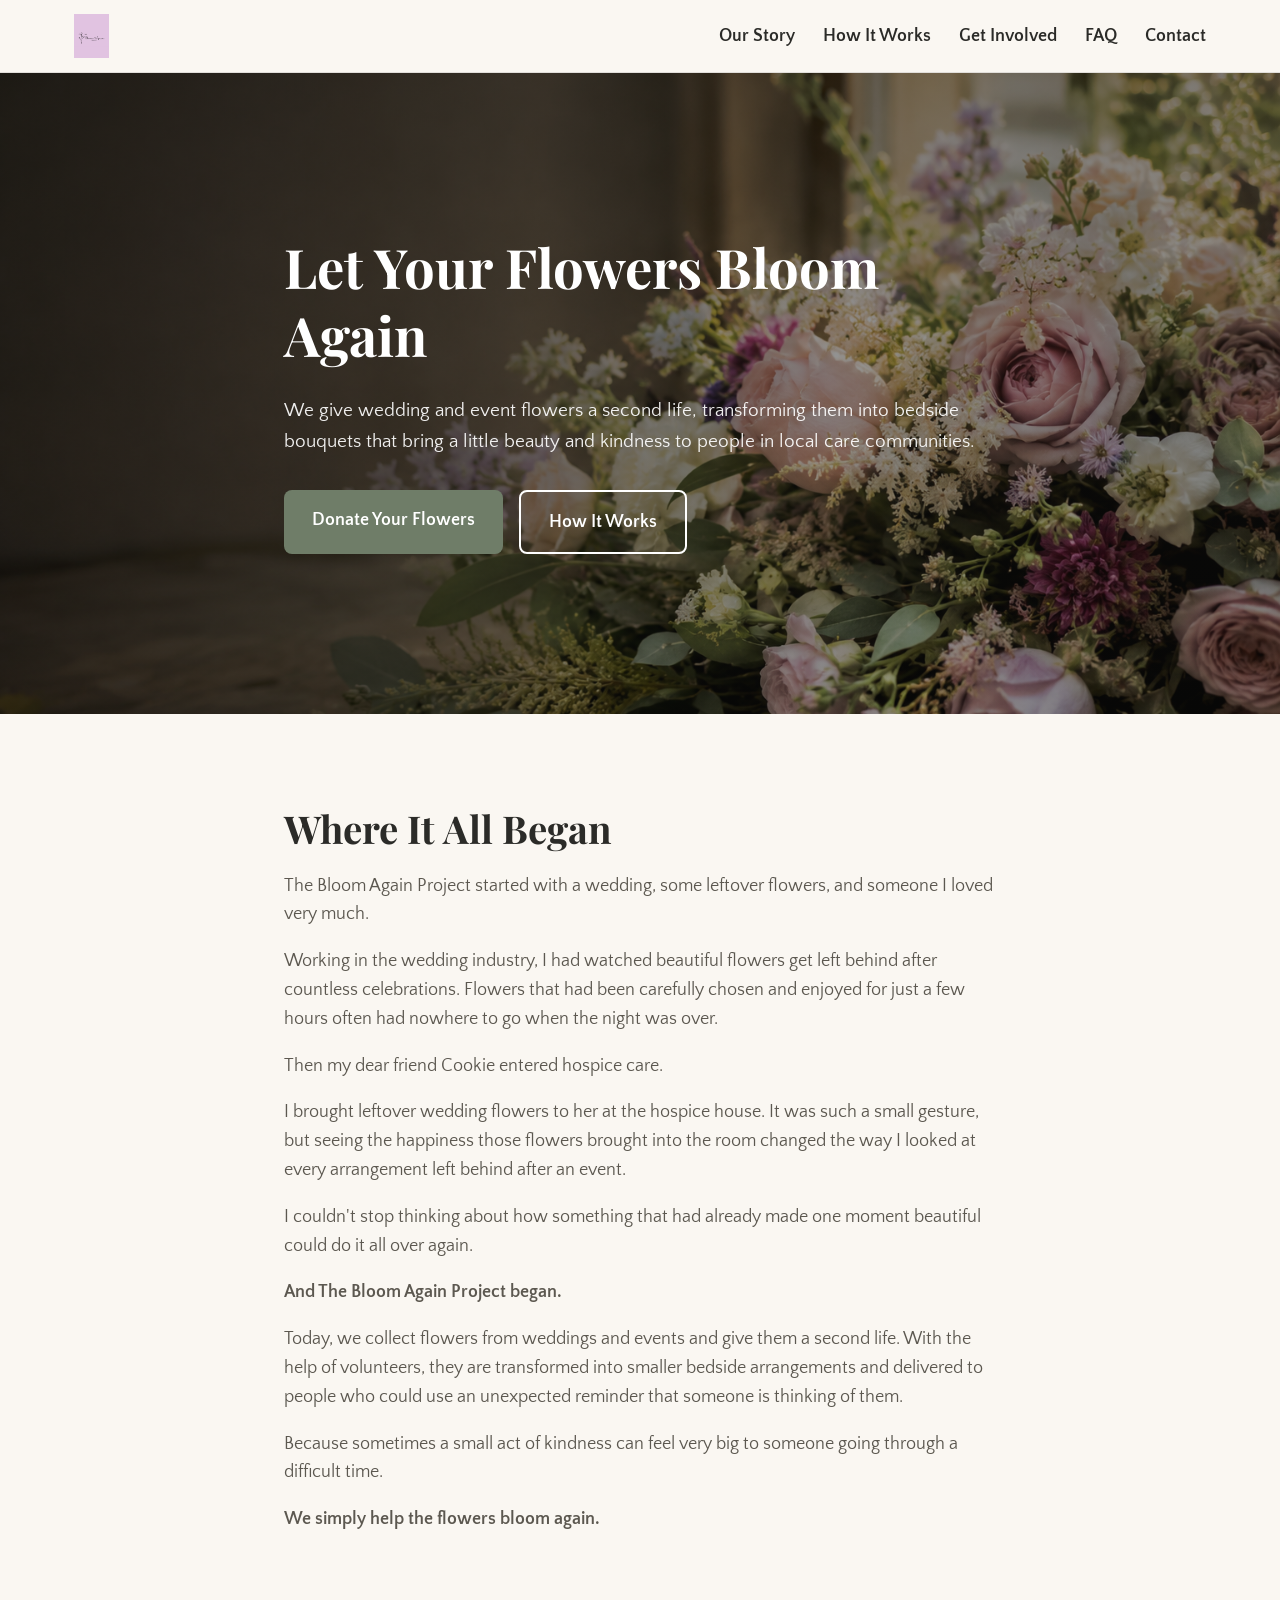
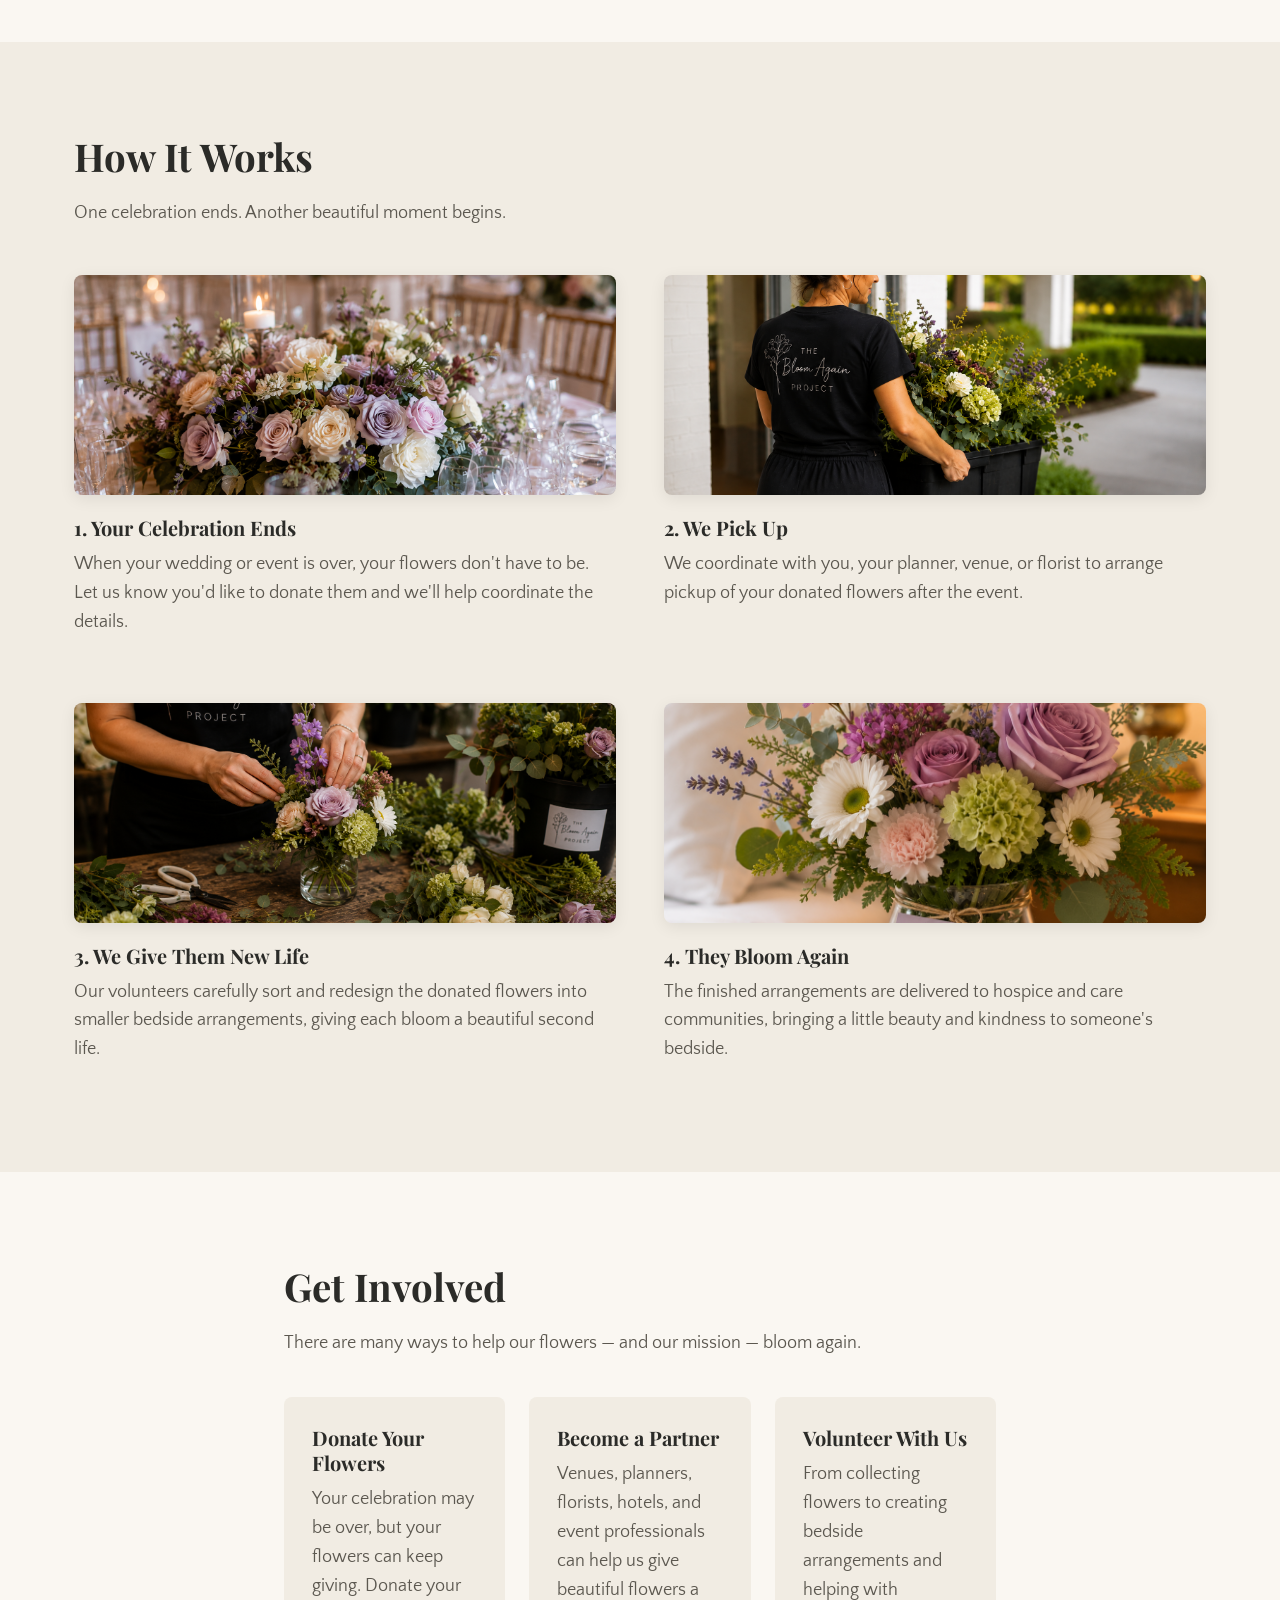
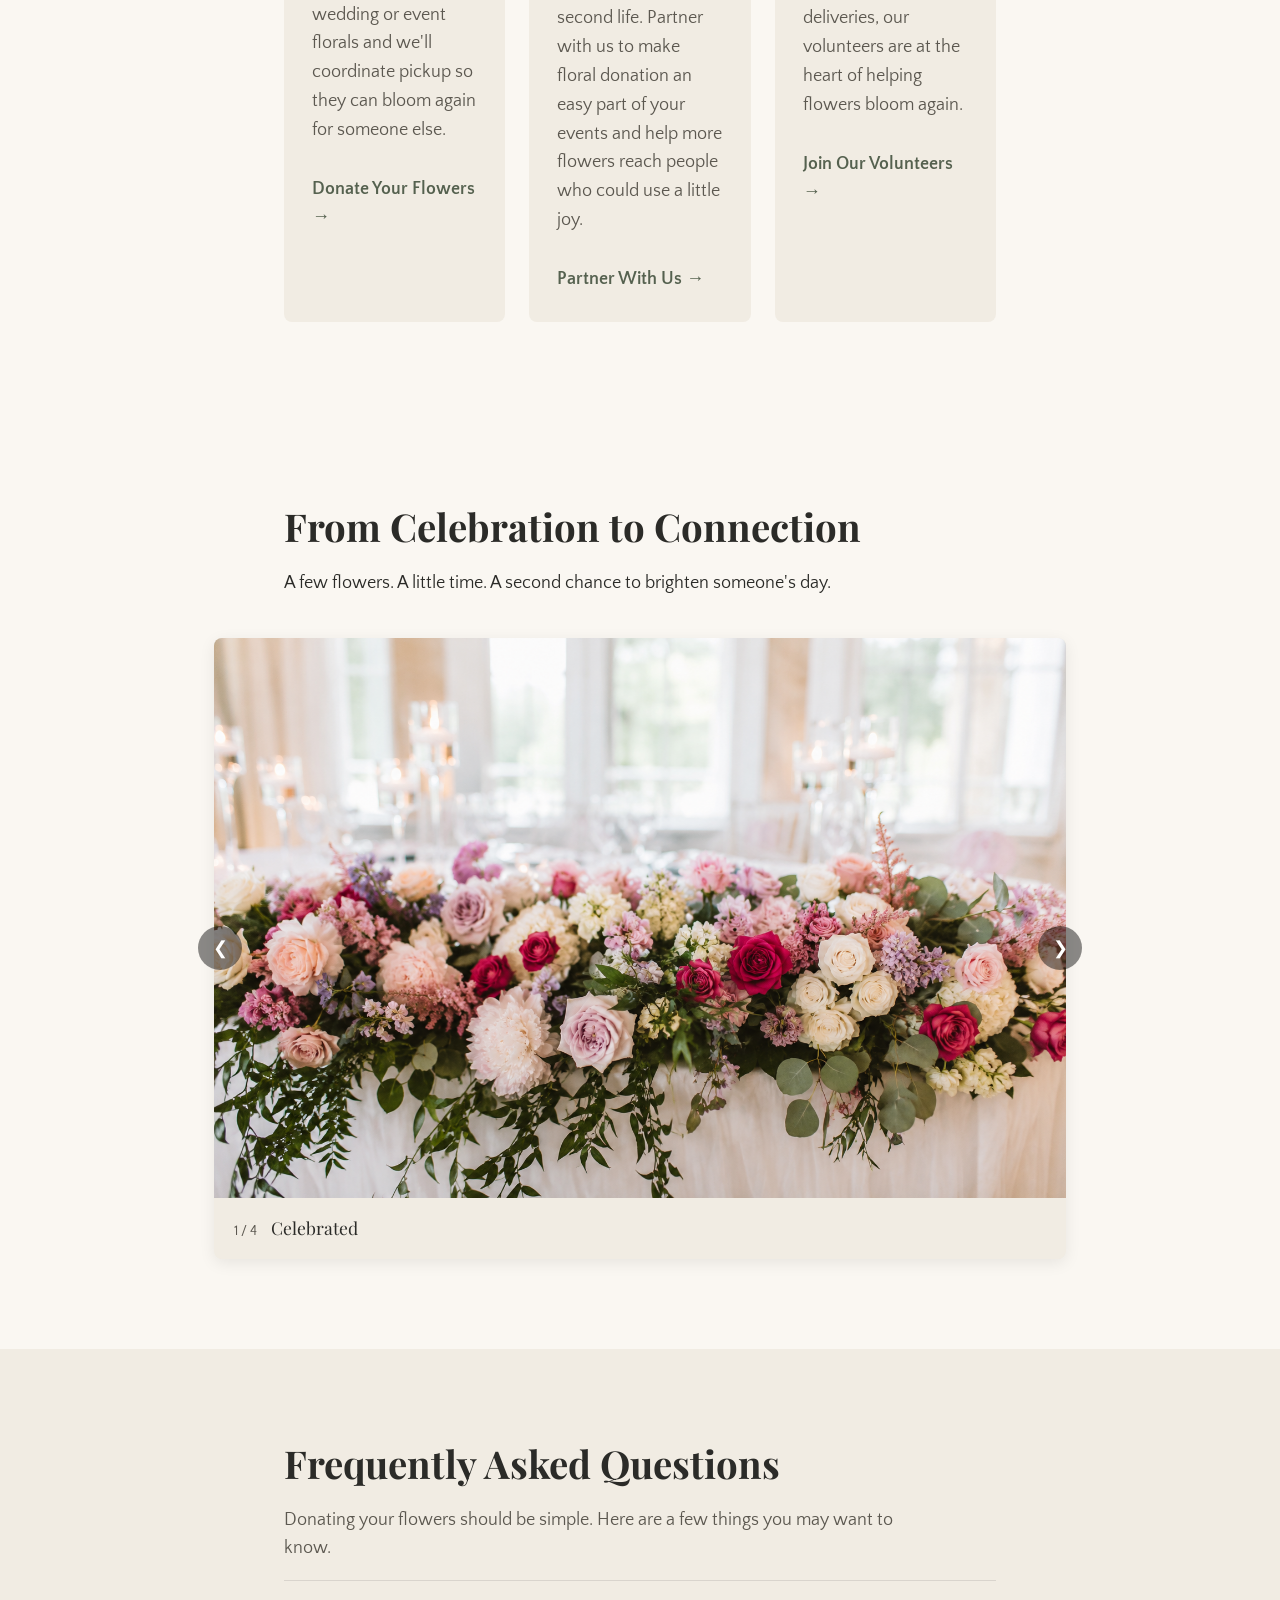
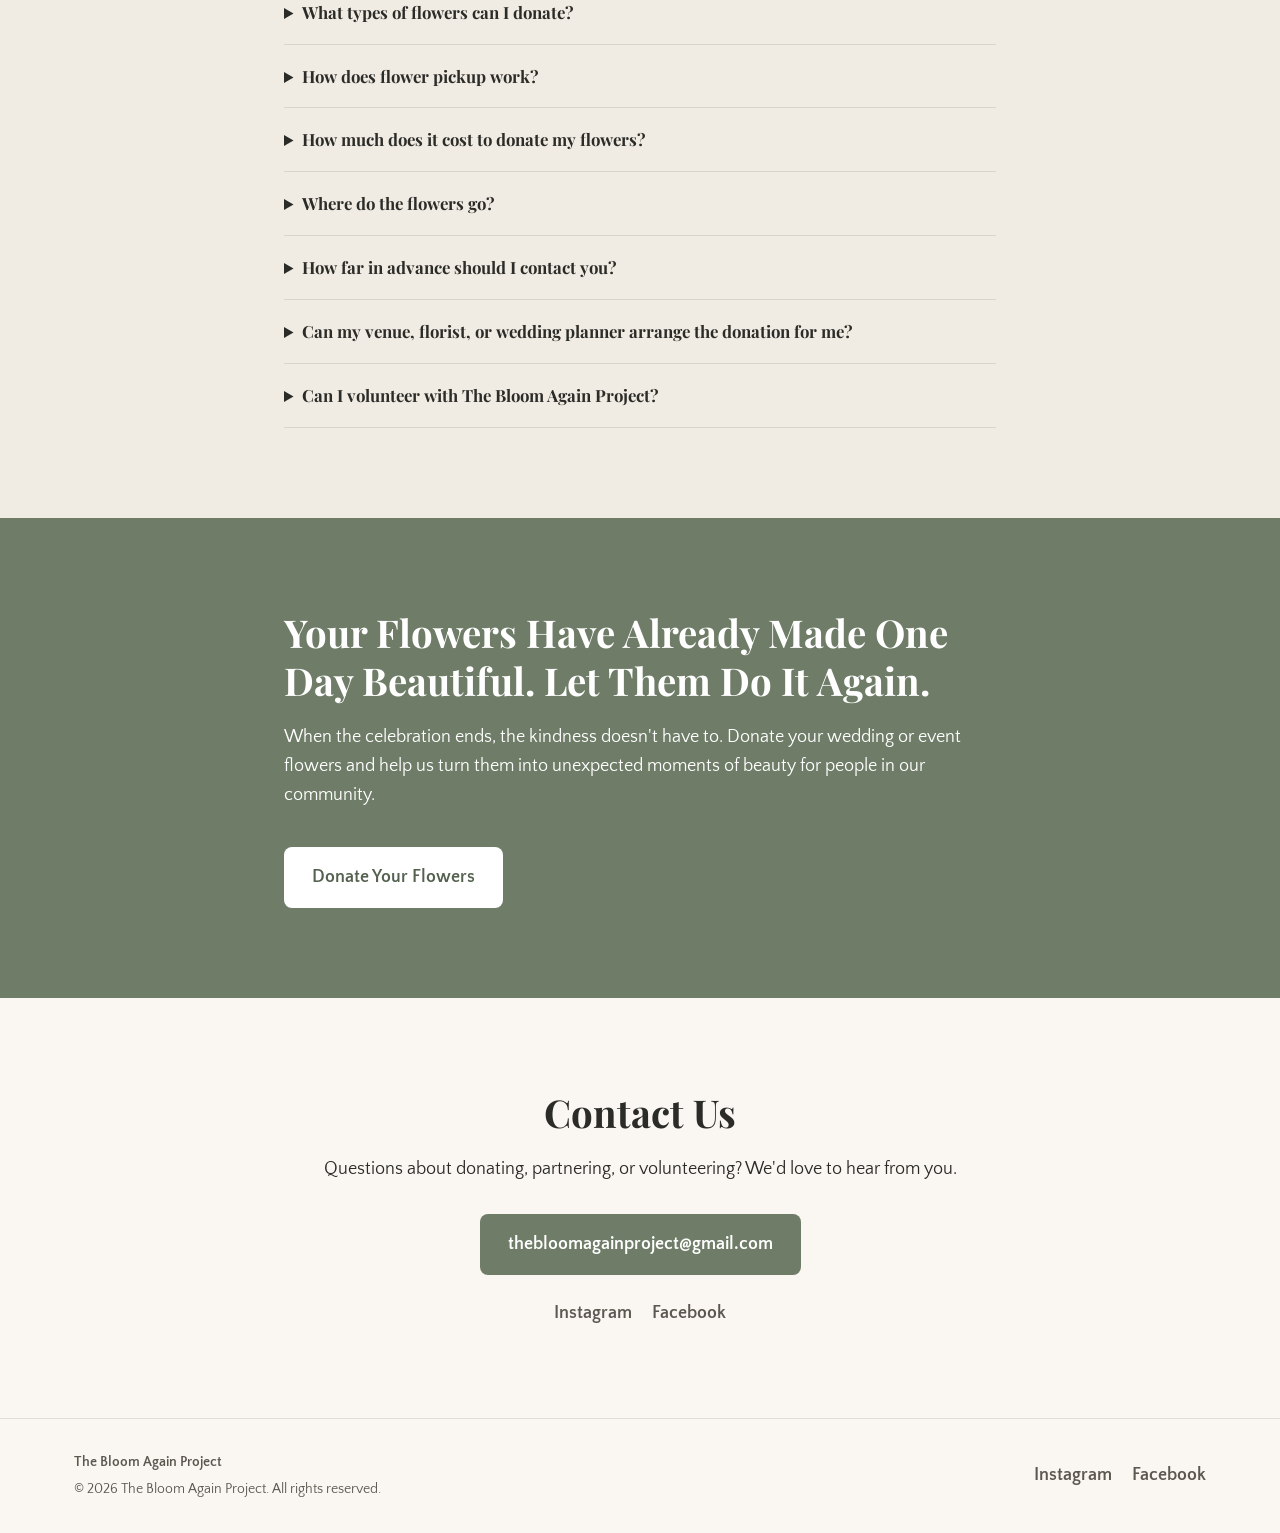
==== index.html @ 6665d237 "Initial commit: The Bloom Again Project static site Rebuilt from a no-code builder export as plain H" ====
<!DOCTYPE html>
<html lang="en">
<head>
  <meta charset="UTF-8">
  <meta name="viewport" content="width=device-width, initial-scale=1.0">
  <title>The Bloom Again Project | Wedding Flower Donation, Treasure Coast FL</title>
  <meta name="description" content="Donate leftover wedding and event flowers to The Bloom Again Project. We repurpose them into bedside bouquets for hospice, nursing homes, and care communities on Florida's Treasure Coast.">

  <meta property="og:type" content="website">
  <meta property="og:title" content="The Bloom Again Project | Wedding Flower Donation">
  <meta property="og:description" content="We give wedding and event flowers a second life, transforming them into bedside bouquets for people in local care communities.">
  <meta property="og:image" content="images/og-image.png">
  <meta name="twitter:card" content="summary_large_image">

  <link rel="icon" href="images/favicon.png">

  <link rel="preconnect" href="https://fonts.googleapis.com">
  <link rel="preconnect" href="https://fonts.gstatic.com" crossorigin>
  <link href="https://fonts.googleapis.com/css2?family=Playfair+Display:wght@400;700&family=Quattrocento+Sans:ital,wght@0,400;0,700;1,400;1,700&display=swap" rel="stylesheet">

  <link rel="stylesheet" href="css/styles.css">
</head>
<body>
  <a class="skip-link" href="#main">Skip to main content</a>

  <header class="site-header" id="top">
    <div class="header-inner container">
      <a class="logo" href="#top">
        <img src="images/logo.png" alt="The Bloom Again Project">
      </a>

      <nav class="main-nav" aria-label="Primary">
        <ul>
          <li><a href="#our-story">Our Story</a></li>
          <li><a href="#how-it-works">How It Works</a></li>
          <li><a href="#get-involved">Get Involved</a></li>
          <li><a href="#faq">FAQ</a></li>
          <li><a href="#contact">Contact</a></li>
        </ul>
      </nav>

      <button class="nav-toggle" type="button" aria-expanded="false" aria-controls="mobile-nav" aria-label="Open menu">
        <span></span><span></span><span></span>
      </button>
    </div>

    <nav id="mobile-nav" class="mobile-nav" aria-label="Mobile" hidden>
      <ul>
        <li><a href="#our-story">Our Story</a></li>
        <li><a href="#how-it-works">How It Works</a></li>
        <li><a href="#get-involved">Get Involved</a></li>
        <li><a href="#faq">FAQ</a></li>
        <li><a href="#contact">Contact</a></li>
      </ul>
    </nav>
  </header>

  <main id="main">
    <section class="hero" style="background-image:url('images/hero-bg.png')">
      <div class="hero-overlay"></div>
      <div class="hero-content container-small">
        <h1>Let Your Flowers Bloom Again</h1>
        <p class="lead">We give wedding and event flowers a second life, transforming them into bedside bouquets that bring a little beauty and kindness to people in local care communities.</p>
        <div class="cta-group">
          <a class="btn btn-primary" href="mailto:thebloomagainproject@gmail.com?subject=Flower%20Donation%20Inquiry">Donate Your Flowers</a>
          <a class="btn btn-secondary" href="#how-it-works">How It Works</a>
        </div>
      </div>
    </section>

    <section id="our-story" class="story">
      <div class="container-small">
        <h2>Where It All Began</h2>
        <p>The Bloom Again Project started with a wedding, some leftover flowers, and someone I loved very much.</p>
        <p>Working in the wedding industry, I had watched beautiful flowers get left behind after countless celebrations. Flowers that had been carefully chosen and enjoyed for just a few hours often had nowhere to go when the night was over.</p>
        <p>Then my dear friend Cookie entered hospice care.</p>
        <p>I brought leftover wedding flowers to her at the hospice house. It was such a small gesture, but seeing the happiness those flowers brought into the room changed the way I looked at every arrangement left behind after an event.</p>
        <p>I couldn't stop thinking about how something that had already made one moment beautiful could do it all over again.</p>
        <p><strong>And The Bloom Again Project began.</strong></p>
        <p>Today, we collect flowers from weddings and events and give them a second life. With the help of volunteers, they are transformed into smaller bedside arrangements and delivered to people who could use an unexpected reminder that someone is thinking of them.</p>
        <p>Because sometimes a small act of kindness can feel very big to someone going through a difficult time.</p>
        <p><strong>We simply help the flowers bloom again.</strong></p>
      </div>
    </section>

    <section id="how-it-works" class="steps">
      <div class="container">
        <h2>How It Works</h2>
        <p class="section-lead">One celebration ends. Another beautiful moment begins.</p>

        <ol class="steps-list">
          <li class="step">
            <img src="images/step-1-celebration-ends.png" alt="Wedding reception flowers ready to be donated to The Bloom Again Project">
            <h3>1. Your Celebration Ends</h3>
            <p>When your wedding or event is over, your flowers don't have to be. Let us know you'd like to donate them and we'll help coordinate the details.</p>
          </li>
          <li class="step">
            <img src="images/step-2-we-pick-up.png" alt="The Bloom Again Project volunteer collecting donated wedding flowers">
            <h3>2. We Pick Up</h3>
            <p>We coordinate with you, your planner, venue, or florist to arrange pickup of your donated flowers after the event.</p>
          </li>
          <li class="step">
            <img src="images/step-3-new-life.png" alt="Volunteer transforming donated event flowers into small bedside bouquets">
            <h3>3. We Give Them New Life</h3>
            <p>Our volunteers carefully sort and redesign the donated flowers into smaller bedside arrangements, giving each bloom a beautiful second life.</p>
          </li>
          <li class="step">
            <img src="images/step-4-bloom-again.png" alt="Repurposed floral arrangement ready for delivery to a care community">
            <h3>4. They Bloom Again</h3>
            <p>The finished arrangements are delivered to hospice and care communities, bringing a little beauty and kindness to someone's bedside.</p>
          </li>
        </ol>
      </div>
    </section>

    <section id="get-involved" class="involve">
      <div class="container-small">
        <h2>Get Involved</h2>
        <p class="section-lead">There are many ways to help our flowers — and our mission — bloom again.</p>

        <div class="involve-grid">
          <article class="involve-card">
            <h3>Donate Your Flowers</h3>
            <p>Your celebration may be over, but your flowers can keep giving. Donate your wedding or event florals and we'll coordinate pickup so they can bloom again for someone else.</p>
            <a class="link-arrow" href="mailto:thebloomagainproject@gmail.com?subject=Flower%20Donation%20Inquiry">Donate Your Flowers →</a>
          </article>
          <article class="involve-card">
            <h3>Become a Partner</h3>
            <p>Venues, planners, florists, hotels, and event professionals can help us give beautiful flowers a second life. Partner with us to make floral donation an easy part of your events and help more flowers reach people who could use a little joy.</p>
            <a class="link-arrow" href="mailto:thebloomagainproject@gmail.com?subject=Partnership%20Inquiry">Partner With Us →</a>
          </article>
          <article class="involve-card">
            <h3>Volunteer With Us</h3>
            <p>From collecting flowers to creating bedside arrangements and helping with deliveries, our volunteers are at the heart of helping flowers bloom again.</p>
            <a class="link-arrow" href="mailto:thebloomagainproject@gmail.com?subject=Volunteer%20Inquiry">Join Our Volunteers →</a>
          </article>
        </div>
      </div>
    </section>

    <section id="gallery" class="gallery" aria-label="From celebration to connection photo gallery">
      <div class="container-small gallery-intro">
        <h2>From Celebration to Connection</h2>
        <p>A few flowers. A little time. A second chance to brighten someone's day.</p>
      </div>

      <div class="slideshow" id="slideshow">
        <button class="slide-btn prev" type="button" aria-label="Previous photo">&#10094;</button>

        <div class="slide-track">
          <figure class="slide is-active" data-index="0">
            <img src="images/gallery-1-celebrated.png" alt="Wedding flowers before being donated to The Bloom Again Project">
            <figcaption><span class="slide-count">1 / 4</span> Celebrated</figcaption>
          </figure>
          <figure class="slide" data-index="1">
            <img src="images/gallery-2-collected.png" alt="Donated wedding flowers being collected for The Bloom Again Project">
            <figcaption><span class="slide-count">2 / 4</span> Collected</figcaption>
          </figure>
          <figure class="slide" data-index="2">
            <img src="images/gallery-3-reimagined.png" alt="Volunteer repurposing donated flowers into bedside arrangements">
            <figcaption><span class="slide-count">3 / 4</span> Reimagined</figcaption>
          </figure>
          <figure class="slide" data-index="3">
            <img src="images/gallery-4-blooming-again.png" alt="Finished bedside bouquets ready to be delivered to local care communities">
            <figcaption><span class="slide-count">4 / 4</span> Blooming Again</figcaption>
          </figure>
        </div>

        <button class="slide-btn next" type="button" aria-label="Next photo">&#10095;</button>
      </div>
    </section>

    <section id="faq" class="faq">
      <div class="container-small">
        <h2>Frequently Asked Questions</h2>
        <p class="section-lead">Donating your flowers should be simple. Here are a few things you may want to know.</p>

        <details class="question">
          <summary>What types of flowers can I donate?</summary>
          <p>We accept fresh flowers from weddings, celebrations, corporate events, hotels, venues, and other special events. Flowers should still be in good condition so our volunteers can give them a beautiful second life.</p>
        </details>
        <details class="question">
          <summary>How does flower pickup work?</summary>
          <p>Once we know about your event, we'll <strong>work to coordinate</strong> pickup details with you, your planner, venue, florist, or designated contact. Our goal is to make donating your flowers as easy and hassle-free as possible.</p>
        </details>
        <details class="question">
          <summary>How much does it cost to donate my flowers?</summary>
          <p>There is no cost to donate your flowers to The Bloom Again Project. We simply ask that you contact us in advance so we can work with you to coordinate the donation and pickup.</p>
        </details>
        <details class="question">
          <summary>Where do the flowers go?</summary>
          <p>Donated flowers are repurposed into smaller arrangements and delivered to people in hospice, nursing homes, and other care communities in our local area.</p>
        </details>
        <details class="question">
          <summary>How far in advance should I contact you?</summary>
          <p>The earlier, the better. Advance notice helps us coordinate volunteers, transportation, and delivery. If your event is coming up soon, you're still welcome to reach out and we'll do our best to accommodate your donation.</p>
        </details>
        <details class="question">
          <summary>Can my venue, florist, or wedding planner arrange the donation for me?</summary>
          <p>Absolutely. We love working directly with venues, planners, florists, hotels, and event professionals. They can contact us on your behalf and help coordinate the pickup details.</p>
        </details>
        <details class="question">
          <summary>Can I volunteer with The Bloom Again Project?</summary>
          <p>Yes. Volunteers are an important part of what we do. Opportunities may include collecting donated flowers, preparing arrangements, organizing supplies, and assisting with deliveries.</p>
        </details>
      </div>
    </section>

    <section class="final-cta">
      <div class="container-small">
        <h2>Your Flowers Have Already Made One Day Beautiful. Let Them Do It Again.</h2>
        <p>When the celebration ends, the kindness doesn't have to. Donate your wedding or event flowers and help us turn them into unexpected moments of beauty for people in our community.</p>
        <a class="btn btn-primary" href="mailto:thebloomagainproject@gmail.com?subject=Flower%20Donation%20Inquiry">Donate Your Flowers</a>
      </div>
    </section>

    <section id="contact" class="contact">
      <div class="container-small">
        <h2>Contact Us</h2>
        <p>Questions about donating, partnering, or volunteering? We'd love to hear from you.</p>
        <a class="btn btn-primary" href="mailto:thebloomagainproject@gmail.com">thebloomagainproject@gmail.com</a>
        <ul class="social-links">
          <li><a href="https://instagram.com/the_bloom_again_project" target="_blank" rel="noopener noreferrer">Instagram</a></li>
          <li><a href="https://facebook.com/TheBloomAgainProject" target="_blank" rel="noopener noreferrer">Facebook</a></li>
        </ul>
      </div>
    </section>
  </main>

  <footer class="site-footer">
    <div class="container footer-inner">
      <div class="footer-brand">
        <strong>The Bloom Again Project</strong>
        <span>© 2026 The Bloom Again Project. All rights reserved.</span>
      </div>
      <ul class="social-links">
        <li><a href="https://instagram.com/the_bloom_again_project" target="_blank" rel="noopener noreferrer">Instagram</a></li>
        <li><a href="https://facebook.com/TheBloomAgainProject" target="_blank" rel="noopener noreferrer">Facebook</a></li>
      </ul>
    </div>
  </footer>

  <script src="js/main.js" defer></script>
</body>
</html>
---- css/styles.css ----
/* -------------------------------------------------------
   The Bloom Again Project — base styles
   ------------------------------------------------------- */

:root {
  --font-heading: 'Playfair Display', Georgia, serif;
  --font-body: 'Quattrocento Sans', -apple-system, BlinkMacSystemFont, Helvetica Neue, sans-serif;

  --color-bg: #faf7f2;
  --color-bg-alt: #f1ece3;
  --color-text: #2b2b28;
  --color-text-muted: #5c5850;
  --color-accent: #6f7d68;
  --color-accent-dark: #55614f;
  --color-on-accent: #ffffff;
  --color-border: rgba(43, 43, 40, 0.12);

  --radius: 8px;
  --shadow: 0 4px 16px rgba(0, 0, 0, 0.08);
  --max-width: 1180px;
  --max-width-small: 760px;
}

*,
*::before,
*::after {
  box-sizing: border-box;
}

html {
  scroll-behavior: smooth;
}

body {
  margin: 0;
  font-family: var(--font-body);
  font-size: 18px;
  line-height: 1.6;
  color: var(--color-text);
  background: var(--color-bg);
}

img {
  max-width: 100%;
  display: block;
}

h1, h2, h3 {
  font-family: var(--font-heading);
  line-height: 1.25;
  margin: 0 0 0.5em;
  color: var(--color-text);
}

h1 { font-size: clamp(2.2rem, 5vw, 3.4rem); }
h2 { font-size: clamp(1.8rem, 3.5vw, 2.4rem); }
h3 { font-size: 1.25rem; }

p { margin: 0 0 1em; }

a {
  color: var(--color-accent-dark);
}

.skip-link {
  position: absolute;
  left: -9999px;
  top: 0;
  background: var(--color-accent-dark);
  color: #fff;
  padding: 12px 20px;
  z-index: 1000;
  border-radius: 0 0 var(--radius) 0;
}
.skip-link:focus {
  left: 0;
}

.container {
  max-width: var(--max-width);
  margin: 0 auto;
  padding: 0 24px;
}
.container-small {
  max-width: var(--max-width-small);
  margin: 0 auto;
  padding: 0 24px;
}

section {
  padding: 90px 0;
}
@media screen and (max-width: 780px) {
  section {
    padding: 60px 0;
  }
}

.section-lead {
  color: var(--color-text-muted);
  font-size: 1.1rem;
  max-width: 620px;
}

/* Buttons / links -------------------------------------------------- */

.btn {
  display: inline-block;
  font-family: var(--font-body);
  font-weight: 700;
  text-decoration: none;
  padding: 16px 28px;
  border-radius: var(--radius);
  cursor: pointer;
}
.btn-primary {
  background: var(--color-accent);
  color: var(--color-on-accent);
}
.btn-primary:hover {
  background: var(--color-accent-dark);
}
.btn-secondary {
  background: transparent;
  color: var(--color-on-accent);
  border: 2px solid var(--color-on-accent);
}
.btn-secondary:hover {
  background: rgba(255, 255, 255, 0.15);
}

.link-arrow {
  display: inline-block;
  margin-top: 12px;
  font-weight: 700;
  text-decoration: none;
  color: var(--color-accent-dark);
}
.link-arrow:hover {
  text-decoration: underline;
}

.cta-group {
  display: flex;
  gap: 16px;
  flex-wrap: wrap;
  margin-top: 32px;
}
@media screen and (max-width: 460px) {
  .cta-group .btn {
    width: 100%;
    text-align: center;
  }
}

/* Header ------------------------------------------------------------ */

.site-header {
  position: sticky;
  top: 0;
  z-index: 100;
  background: var(--color-bg);
  border-bottom: 1px solid var(--color-border);
}
.header-inner {
  display: flex;
  align-items: center;
  justify-content: space-between;
  min-height: 72px;
}
.logo img {
  max-height: 44px;
  width: auto;
}
.main-nav ul {
  list-style: none;
  display: flex;
  gap: 28px;
  margin: 0;
  padding: 0;
}
.main-nav a {
  text-decoration: none;
  color: var(--color-text);
  font-weight: 700;
}
.main-nav a:hover {
  color: var(--color-accent-dark);
}

.nav-toggle {
  display: none;
  flex-direction: column;
  justify-content: space-between;
  width: 26px;
  height: 18px;
  background: none;
  border: none;
  cursor: pointer;
  padding: 0;
}
.nav-toggle span {
  display: block;
  height: 2px;
  background: var(--color-text);
  border-radius: 2px;
}

.mobile-nav {
  border-top: 1px solid var(--color-border);
  background: var(--color-bg);
}
.mobile-nav ul {
  list-style: none;
  margin: 0;
  padding: 12px 24px 20px;
  display: flex;
  flex-direction: column;
  gap: 4px;
}
.mobile-nav a {
  display: block;
  padding: 10px 0;
  text-decoration: none;
  color: var(--color-text);
  font-weight: 700;
}

@media screen and (max-width: 780px) {
  .main-nav { display: none; }
  .nav-toggle { display: flex; }
}
@media screen and (min-width: 781px) {
  .mobile-nav { display: none !important; }
}

/* Hero ---------------------------------------------------------------- */

.hero {
  position: relative;
  background-position: center;
  background-repeat: no-repeat;
  background-size: cover;
  padding: 160px 0;
  display: flex;
  align-items: center;
}
.hero-overlay {
  position: absolute;
  inset: 0;
  background: linear-gradient(180deg, rgba(20, 20, 18, 0.55), rgba(20, 20, 18, 0.35));
}
.hero-content {
  position: relative;
  color: #fff;
}
.hero-content h1 {
  color: #fff;
}
.hero-content .lead {
  font-size: 1.2rem;
  color: rgba(255, 255, 255, 0.92);
}
@media screen and (max-width: 780px) {
  .hero { padding: 110px 0; }
}

/* Our story ------------------------------------------------------------ */

.story {
  background: var(--color-bg);
}
.story p {
  color: var(--color-text-muted);
}

/* How it works ----------------------------------------------------------- */

.steps {
  background: var(--color-bg-alt);
}
.steps-list {
  list-style: none;
  margin: 48px 0 0;
  padding: 0;
  display: grid;
  grid-template-columns: repeat(2, 1fr);
  gap: 48px;
}
.step img {
  width: 100%;
  height: 220px;
  object-fit: cover;
  border-radius: var(--radius);
  margin-bottom: 20px;
  box-shadow: var(--shadow);
}
.step p {
  color: var(--color-text-muted);
}
@media screen and (max-width: 780px) {
  .steps-list { grid-template-columns: 1fr; gap: 36px; }
}

/* Get involved -------------------------------------------------------- */

.involve-grid {
  margin-top: 40px;
  display: grid;
  grid-template-columns: repeat(3, 1fr);
  gap: 24px;
}
.involve-card {
  background: var(--color-bg-alt);
  padding: 28px;
  border-radius: var(--radius);
}
.involve-card p {
  color: var(--color-text-muted);
}
@media screen and (max-width: 780px) {
  .involve-grid { grid-template-columns: 1fr; }
}

/* Gallery / slideshow --------------------------------------------------- */

.gallery {
  background: var(--color-bg);
}
.gallery-intro {
  margin-bottom: 40px;
}
.slideshow {
  position: relative;
  max-width: 900px;
  margin: 0 auto;
  padding: 0 24px;
}
.slide-track {
  position: relative;
  border-radius: var(--radius);
  overflow: hidden;
  box-shadow: var(--shadow);
  background: var(--color-bg-alt);
}
.slide {
  display: none;
  margin: 0;
}
.slide.is-active {
  display: block;
}
.slide img {
  width: 100%;
  max-height: 560px;
  object-fit: cover;
}
.slide figcaption {
  padding: 16px 20px;
  font-family: var(--font-heading);
  font-size: 1.1rem;
  color: var(--color-text);
}
.slide-count {
  color: var(--color-text-muted);
  font-family: var(--font-body);
  font-size: 0.9rem;
  margin-right: 10px;
}
.slide-btn {
  position: absolute;
  top: 50%;
  transform: translateY(-50%);
  width: 44px;
  height: 44px;
  border-radius: 50%;
  border: none;
  background: rgba(0, 0, 0, 0.45);
  color: #fff;
  font-size: 1.1rem;
  cursor: pointer;
  z-index: 2;
}
.slide-btn:hover {
  background: rgba(0, 0, 0, 0.7);
}
.slide-btn.prev { left: 8px; }
.slide-btn.next { right: 8px; }

/* FAQ ------------------------------------------------------------------- */

.faq {
  background: var(--color-bg-alt);
}
.question {
  padding: 18px 0;
  border-top: 1px solid var(--color-border);
}
.question:last-of-type {
  border-bottom: 1px solid var(--color-border);
}
.question summary {
  font-weight: 700;
  cursor: pointer;
  font-family: var(--font-heading);
  font-size: 1.05rem;
}
.question p {
  margin-top: 14px;
  color: var(--color-text-muted);
}

/* Final CTA --------------------------------------------------------------- */

.final-cta {
  background: var(--color-accent);
  color: #fff;
  text-align: left;
}
.final-cta h2,
.final-cta p {
  color: #fff;
}
.final-cta .btn-primary {
  background: #fff;
  color: var(--color-accent-dark);
  margin-top: 20px;
}
.final-cta .btn-primary:hover {
  background: rgba(255, 255, 255, 0.85);
}

/* Contact ------------------------------------------------------------------ */

.contact {
  background: var(--color-bg);
  text-align: center;
}
.contact .btn {
  margin-top: 12px;
}
.social-links {
  list-style: none;
  display: flex;
  justify-content: center;
  gap: 20px;
  margin: 24px 0 0;
  padding: 0;
}
.social-links a {
  color: var(--color-text-muted);
  text-decoration: none;
  font-weight: 700;
}
.social-links a:hover {
  color: var(--color-accent-dark);
}

/* Footer --------------------------------------------------------------------- */

.site-footer {
  border-top: 1px solid var(--color-border);
  padding: 32px 0;
}
.footer-inner {
  display: flex;
  align-items: center;
  justify-content: space-between;
  flex-wrap: wrap;
  gap: 16px;
}
.footer-brand {
  display: flex;
  flex-direction: column;
  gap: 4px;
  color: var(--color-text-muted);
  font-size: 0.9rem;
}
.footer-inner .social-links {
  justify-content: flex-end;
  margin: 0;
}
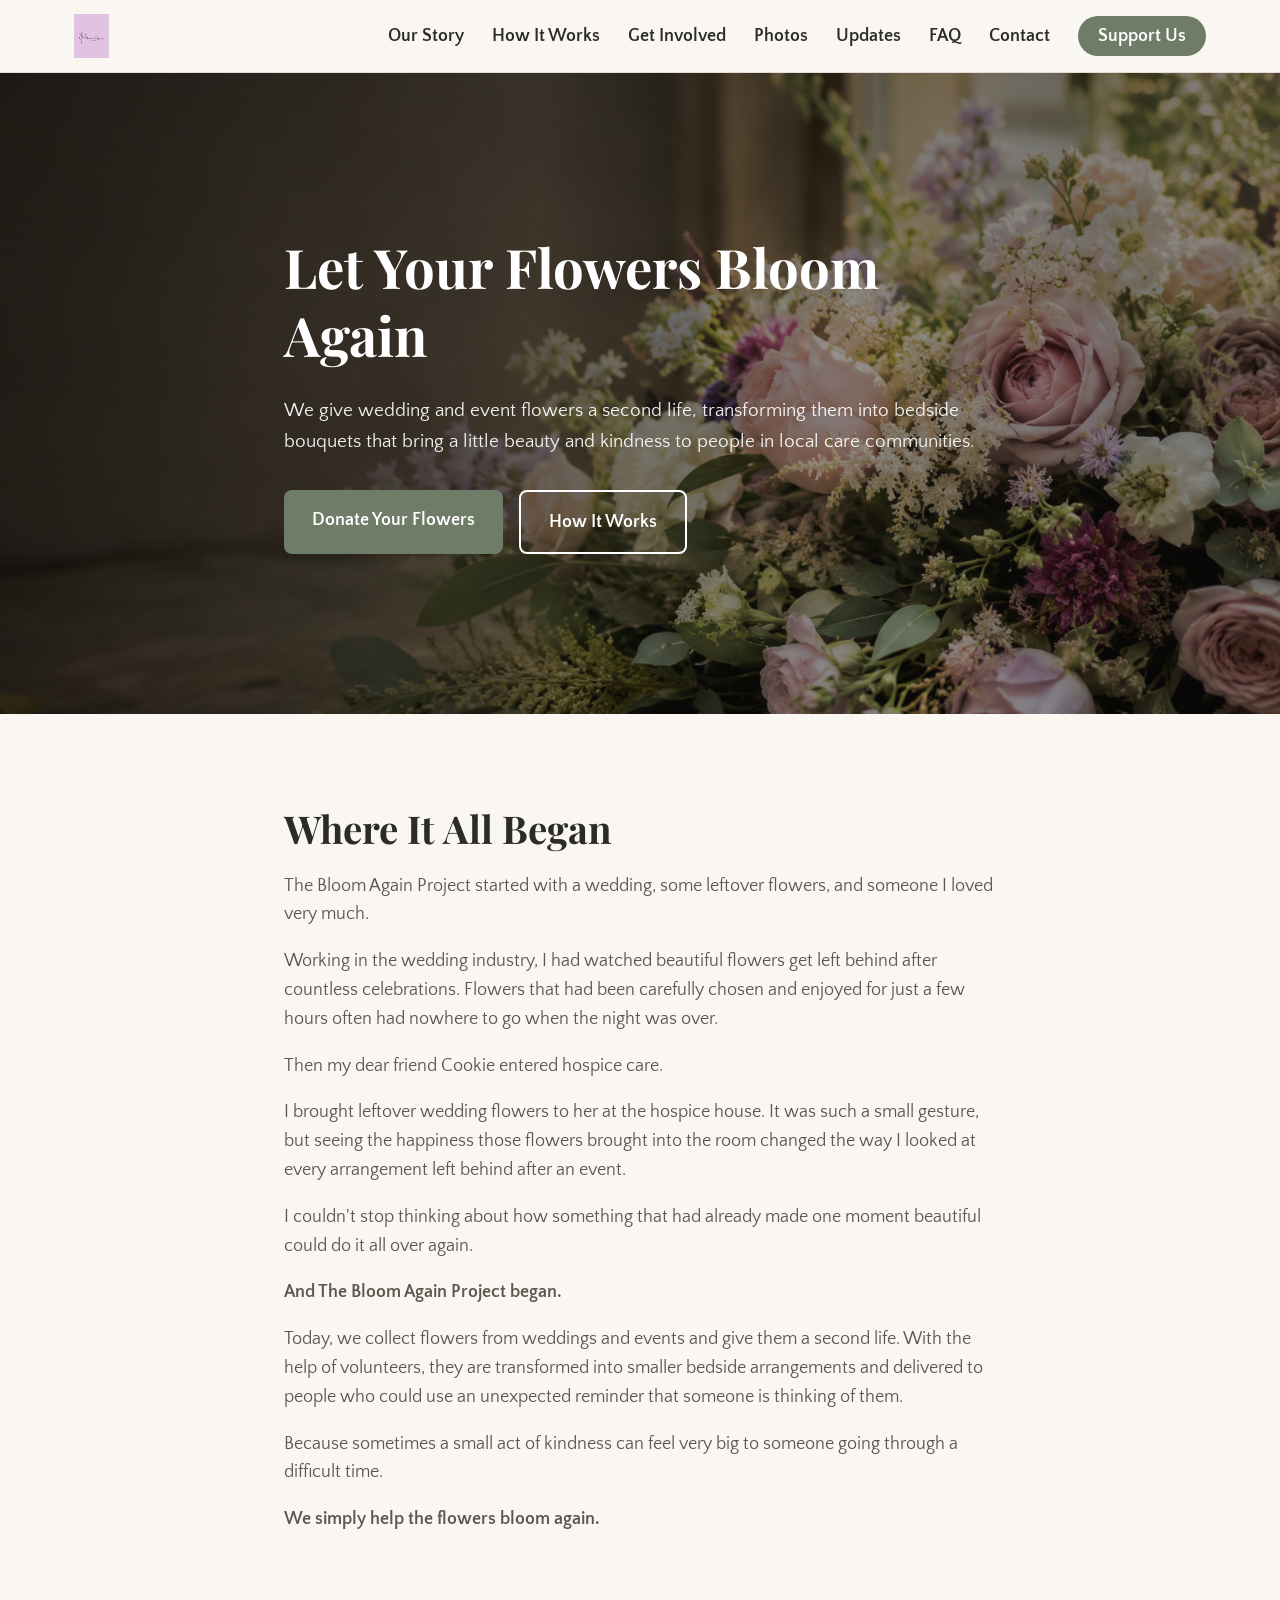
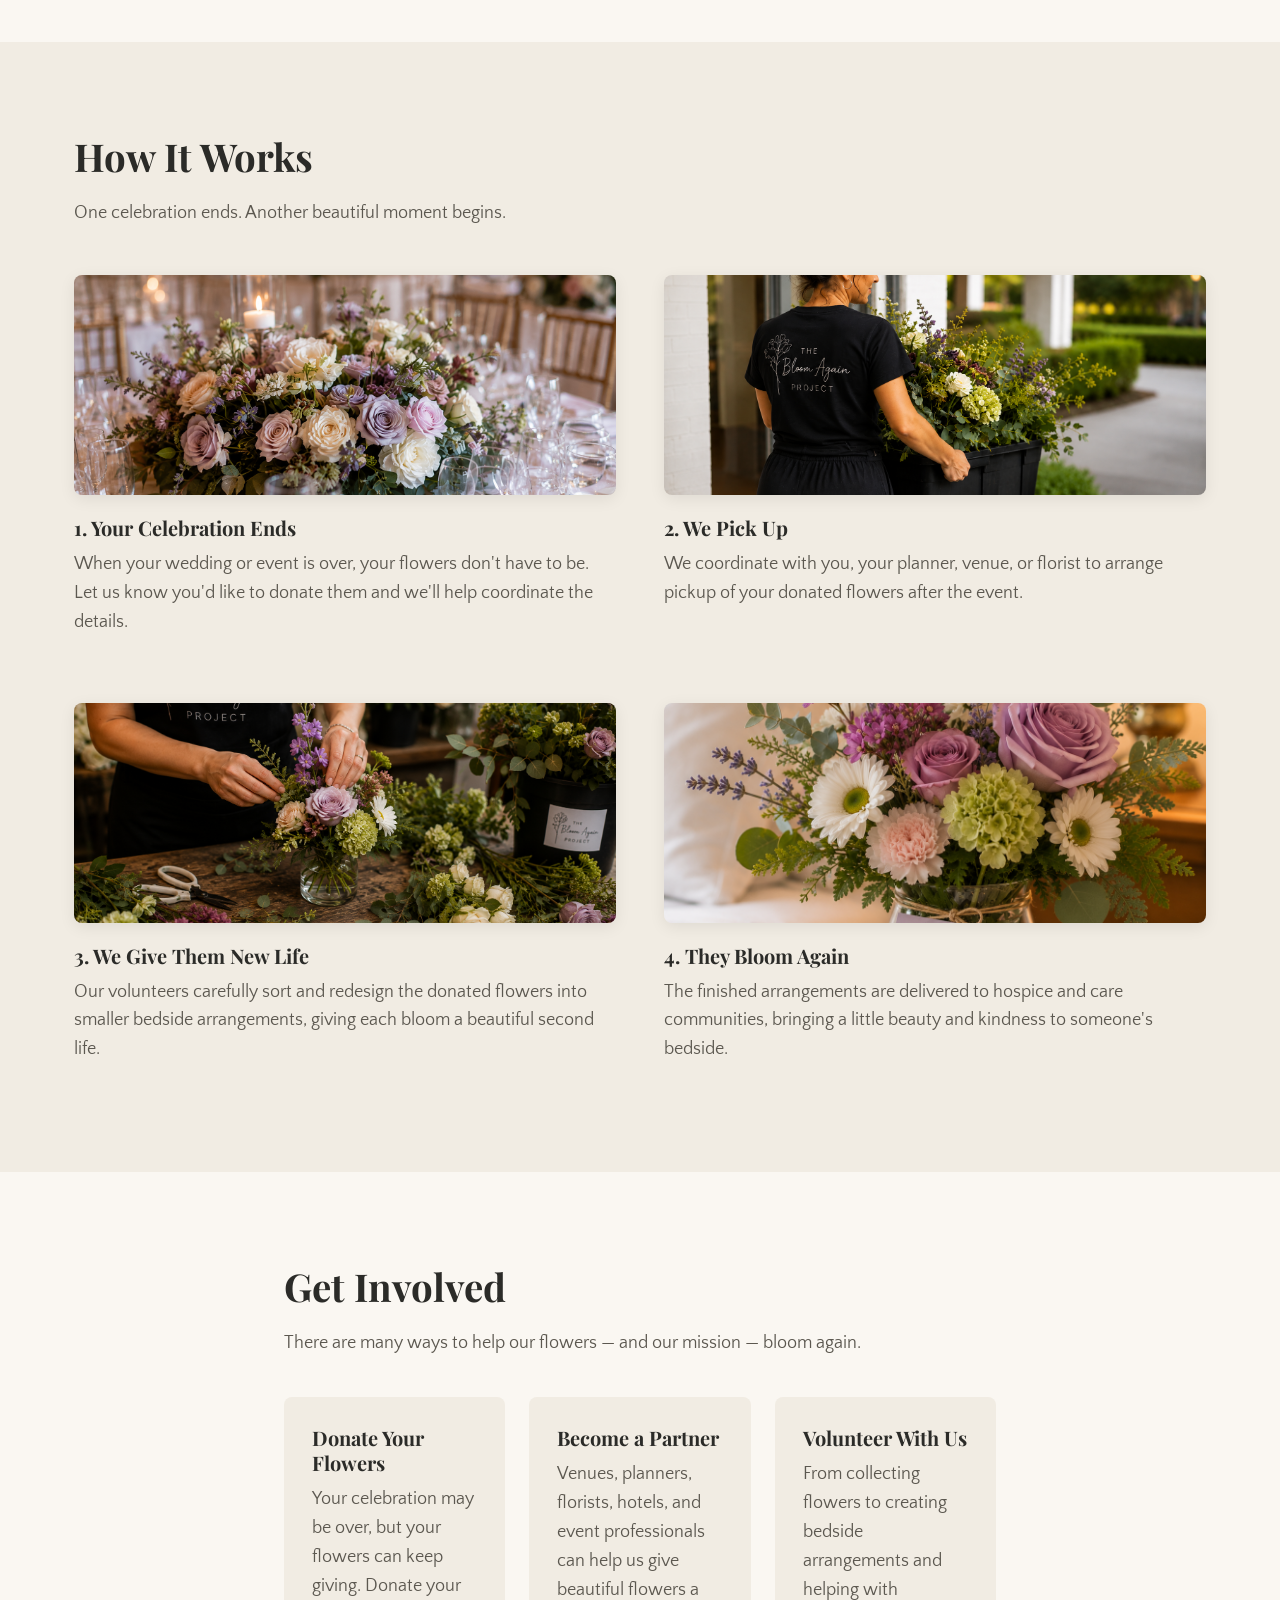
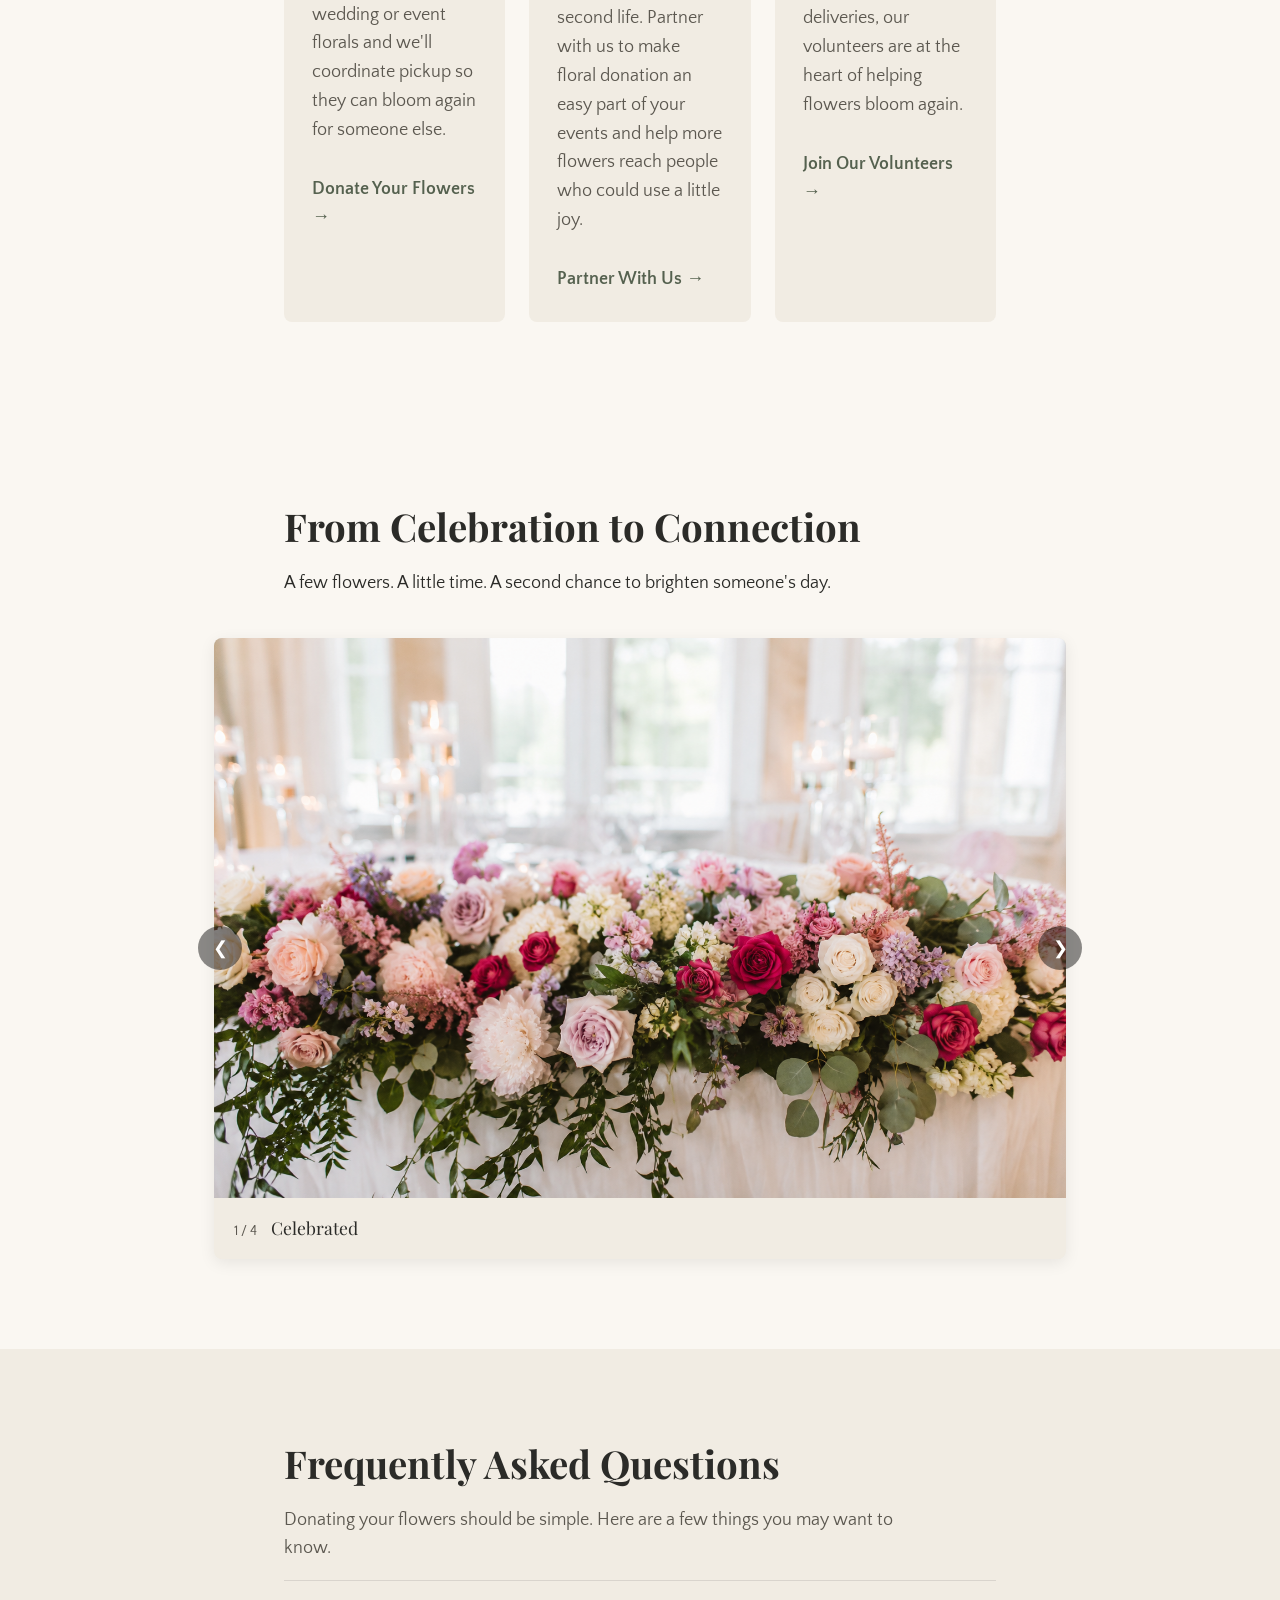
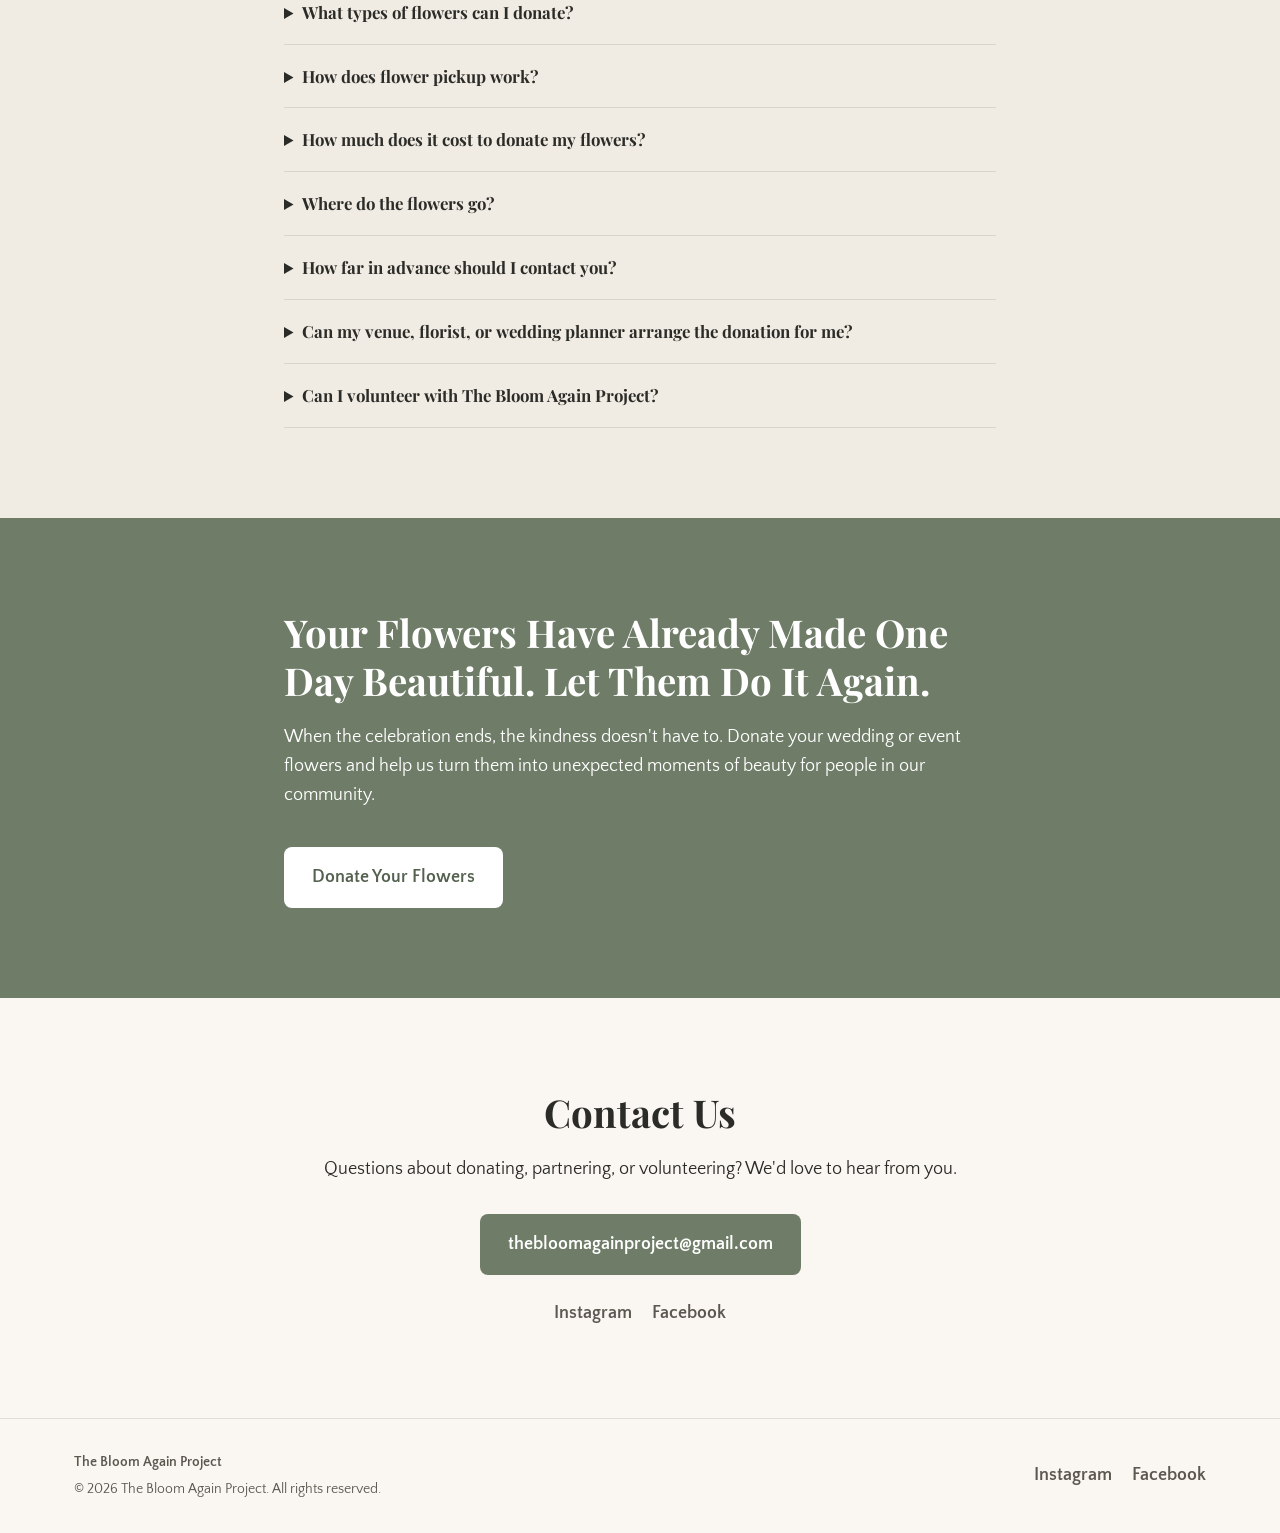
==== commit 2895359a: "Add donate/photos/updates placeholder pages; update social links - New nav links (Photos, Updates, S" ====
--- a/index.html
+++ b/index.html
@@ -34,8 +34,11 @@
           <li><a href="#our-story">Our Story</a></li>
           <li><a href="#how-it-works">How It Works</a></li>
           <li><a href="#get-involved">Get Involved</a></li>
+          <li><a href="photos.html">Photos</a></li>
+          <li><a href="updates.html">Updates</a></li>
           <li><a href="#faq">FAQ</a></li>
           <li><a href="#contact">Contact</a></li>
+          <li><a class="nav-cta" href="donate.html">Support Us</a></li>
         </ul>
       </nav>
 
@@ -49,8 +52,11 @@
         <li><a href="#our-story">Our Story</a></li>
         <li><a href="#how-it-works">How It Works</a></li>
         <li><a href="#get-involved">Get Involved</a></li>
+        <li><a href="photos.html">Photos</a></li>
+        <li><a href="updates.html">Updates</a></li>
         <li><a href="#faq">FAQ</a></li>
         <li><a href="#contact">Contact</a></li>
+        <li><a class="nav-cta" href="donate.html">Support Us</a></li>
       </ul>
     </nav>
   </header>
@@ -220,8 +226,8 @@
         <p>Questions about donating, partnering, or volunteering? We'd love to hear from you.</p>
         <a class="btn btn-primary" href="mailto:thebloomagainproject@gmail.com">thebloomagainproject@gmail.com</a>
         <ul class="social-links">
-          <li><a href="https://instagram.com/the_bloom_again_project" target="_blank" rel="noopener noreferrer">Instagram</a></li>
-          <li><a href="https://facebook.com/TheBloomAgainProject" target="_blank" rel="noopener noreferrer">Facebook</a></li>
+          <li><a href="https://www.instagram.com/bloom_again_project/" target="_blank" rel="noopener noreferrer">Instagram</a></li>
+          <li><a href="https://www.facebook.com/p/The-Bloom-Again-Project-61579501516312/" target="_blank" rel="noopener noreferrer">Facebook</a></li>
         </ul>
       </div>
     </section>
@@ -234,8 +240,8 @@
         <span>© 2026 The Bloom Again Project. All rights reserved.</span>
       </div>
       <ul class="social-links">
-        <li><a href="https://instagram.com/the_bloom_again_project" target="_blank" rel="noopener noreferrer">Instagram</a></li>
-        <li><a href="https://facebook.com/TheBloomAgainProject" target="_blank" rel="noopener noreferrer">Facebook</a></li>
+        <li><a href="https://www.instagram.com/bloom_again_project/" target="_blank" rel="noopener noreferrer">Instagram</a></li>
+        <li><a href="https://www.facebook.com/p/The-Bloom-Again-Project-61579501516312/" target="_blank" rel="noopener noreferrer">Facebook</a></li>
       </ul>
     </div>
   </footer>
--- a/css/styles.css
+++ b/css/styles.css
@@ -185,6 +185,19 @@
   font-weight: 700;
 }
 .main-nav a:hover {
+  color: var(--color-accent-dark);
+}
+.main-nav a.nav-cta {
+  background: var(--color-accent);
+  color: var(--color-on-accent);
+  padding: 10px 20px;
+  border-radius: 999px;
+}
+.main-nav a.nav-cta:hover {
+  background: var(--color-accent-dark);
+  color: var(--color-on-accent);
+}
+.mobile-nav a.nav-cta {
   color: var(--color-accent-dark);
 }
 
@@ -456,6 +469,124 @@
   color: var(--color-accent-dark);
 }
 
+/* Subpages (Photos / Updates / Donate) ------------------------------------- */
+
+.page-hero {
+  background: var(--color-bg-alt);
+  text-align: left;
+  padding: 100px 0 60px;
+}
+.page-hero h1 {
+  font-size: clamp(2rem, 4.5vw, 2.8rem);
+}
+.page-hero .section-lead {
+  max-width: 620px;
+}
+
+.coming-soon {
+  display: inline-block;
+  font-family: var(--font-body);
+  font-size: 0.8rem;
+  font-weight: 700;
+  letter-spacing: 0.04em;
+  text-transform: uppercase;
+  color: var(--color-accent-dark);
+  background: var(--color-bg-alt);
+  border: 1px solid var(--color-border);
+  border-radius: 999px;
+  padding: 6px 14px;
+  margin-bottom: 20px;
+}
+
+.placeholder-card {
+  background: var(--color-bg-alt);
+  border-radius: var(--radius);
+  padding: 40px;
+  text-align: center;
+}
+.placeholder-card p {
+  color: var(--color-text-muted);
+  max-width: 520px;
+  margin-left: auto;
+  margin-right: auto;
+}
+
+/* Photos page ---------------------------------------------------------------- */
+
+.photo-grid {
+  margin-top: 40px;
+  display: grid;
+  grid-template-columns: repeat(3, 1fr);
+  gap: 24px;
+}
+.photo-tile {
+  border-radius: var(--radius);
+  overflow: hidden;
+  box-shadow: var(--shadow);
+}
+.photo-tile img {
+  width: 100%;
+  height: 220px;
+  object-fit: cover;
+}
+.photo-tile.is-placeholder {
+  height: 220px;
+  display: flex;
+  align-items: center;
+  justify-content: center;
+  background: var(--color-bg-alt);
+  border: 1px dashed var(--color-border);
+  box-shadow: none;
+  color: var(--color-text-muted);
+  font-family: var(--font-heading);
+  text-align: center;
+  padding: 24px;
+}
+@media screen and (max-width: 780px) {
+  .photo-grid { grid-template-columns: repeat(2, 1fr); }
+}
+@media screen and (max-width: 480px) {
+  .photo-grid { grid-template-columns: 1fr; }
+}
+
+/* Updates page ---------------------------------------------------------------- */
+
+.updates-grid {
+  margin-top: 40px;
+  display: grid;
+  grid-template-columns: repeat(2, 1fr);
+  gap: 24px;
+}
+.update-card {
+  background: var(--color-bg-alt);
+  padding: 28px;
+  border-radius: var(--radius);
+}
+.update-card .update-date {
+  display: block;
+  color: var(--color-text-muted);
+  font-size: 0.85rem;
+  margin-bottom: 8px;
+}
+.update-card p {
+  color: var(--color-text-muted);
+}
+@media screen and (max-width: 780px) {
+  .updates-grid { grid-template-columns: 1fr; }
+}
+
+/* Donate page ------------------------------------------------------------------ */
+
+.donate-options {
+  margin-top: 40px;
+  display: grid;
+  grid-template-columns: repeat(2, 1fr);
+  gap: 24px;
+}
+@media screen and (max-width: 780px) {
+  .donate-options { grid-template-columns: 1fr; }
+}
+
 /* Footer --------------------------------------------------------------------- */
 
 .site-footer {
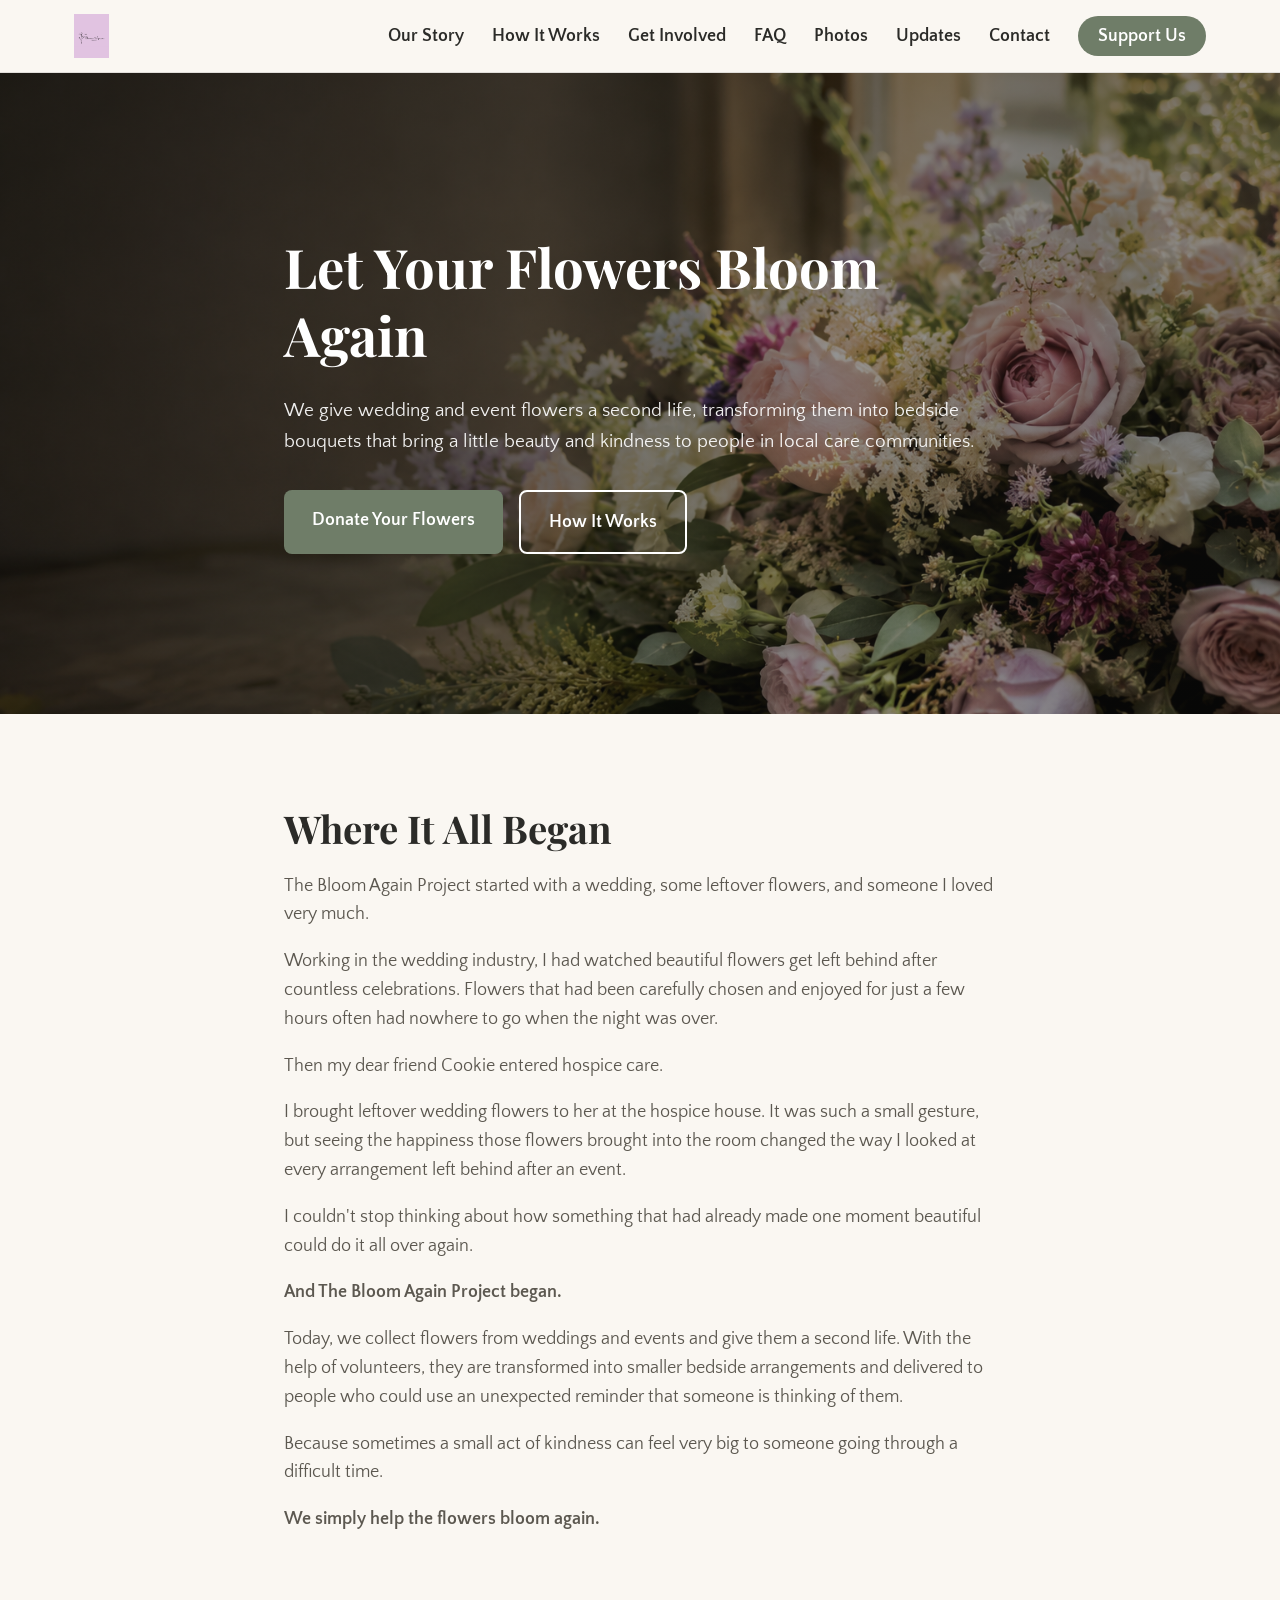
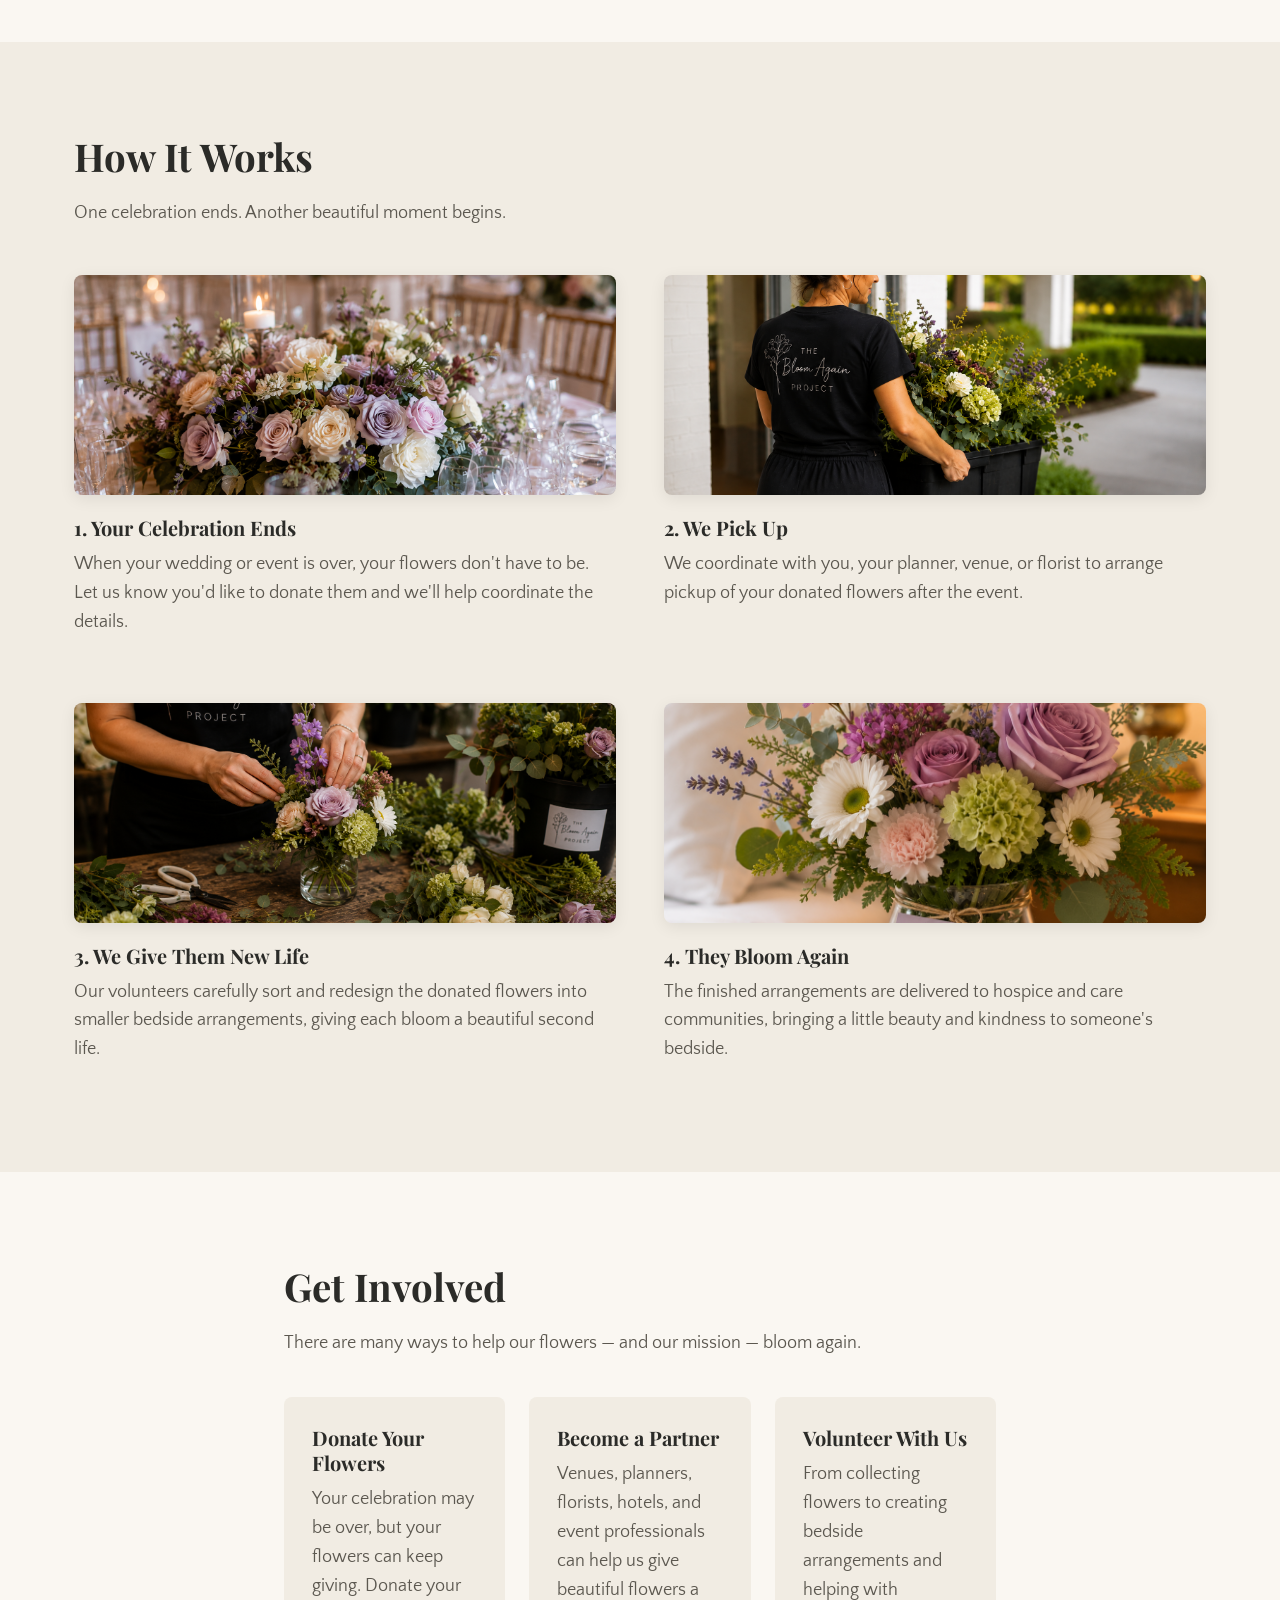
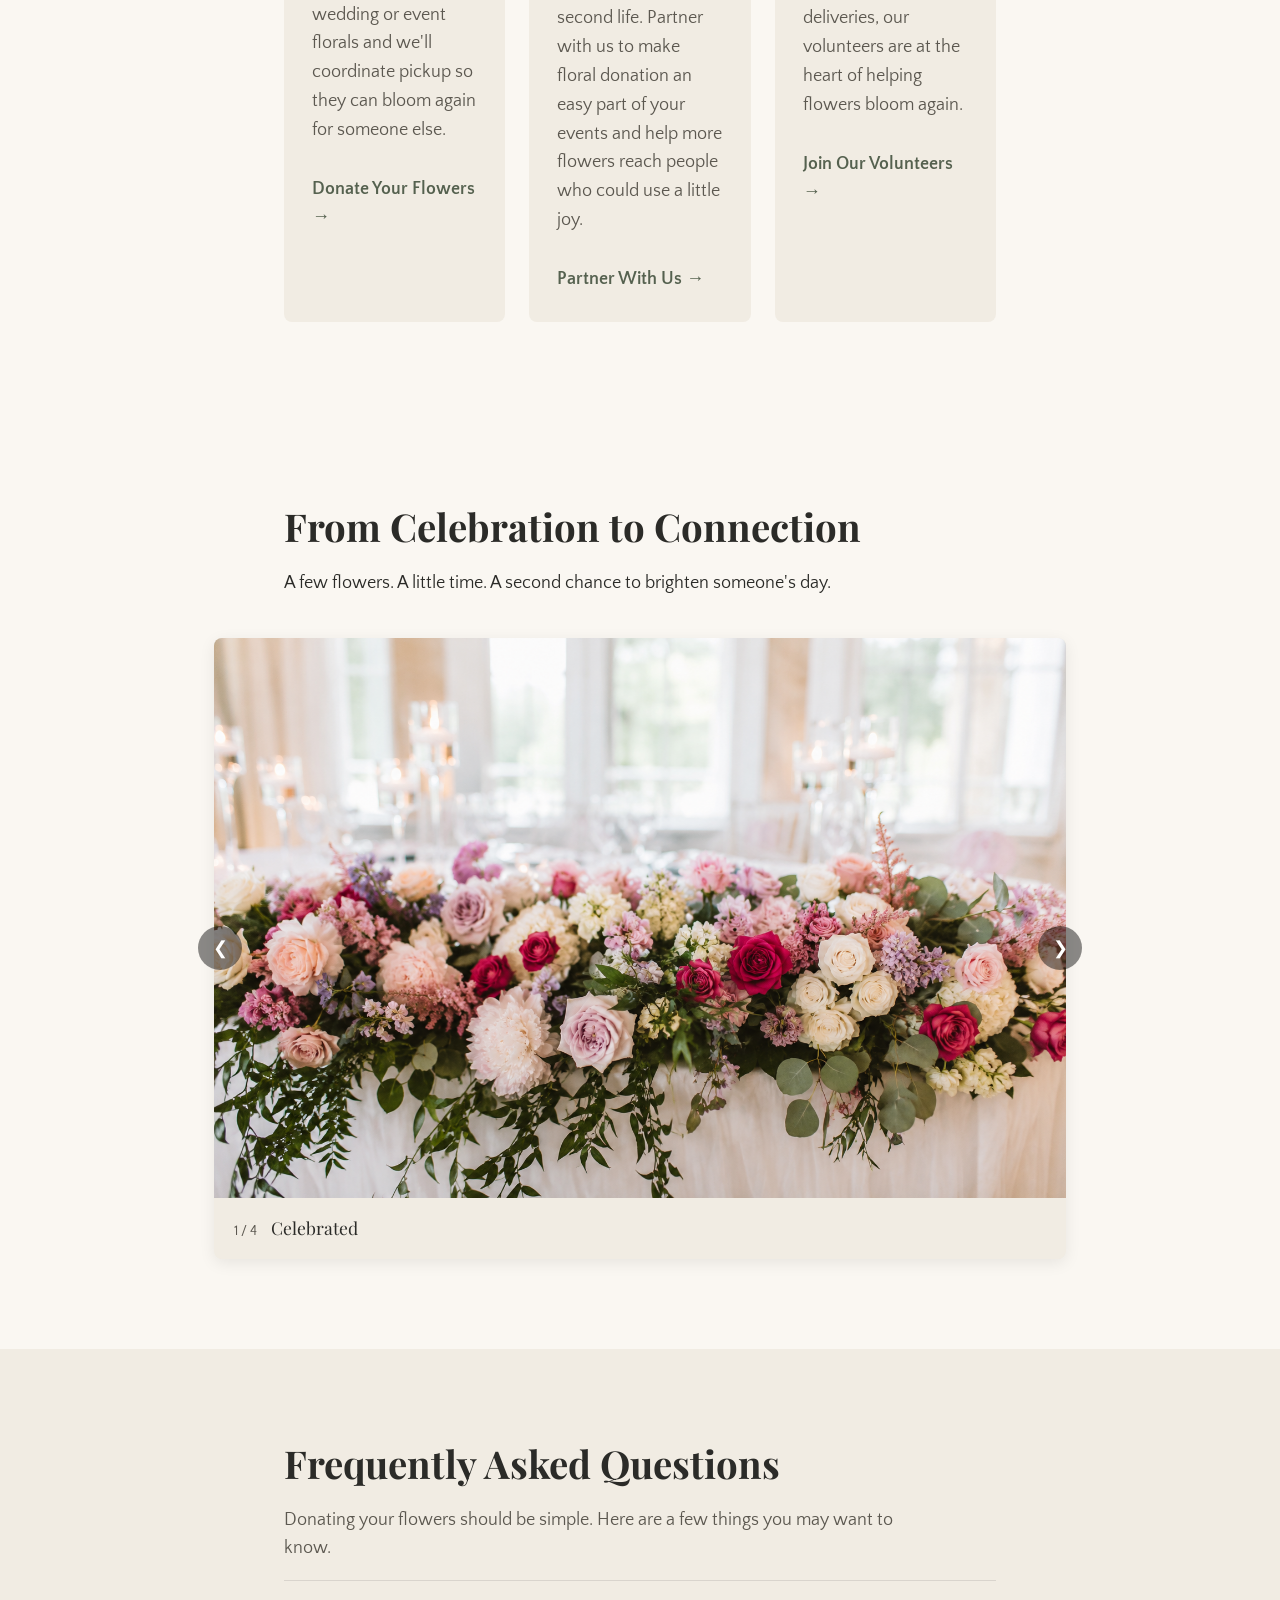
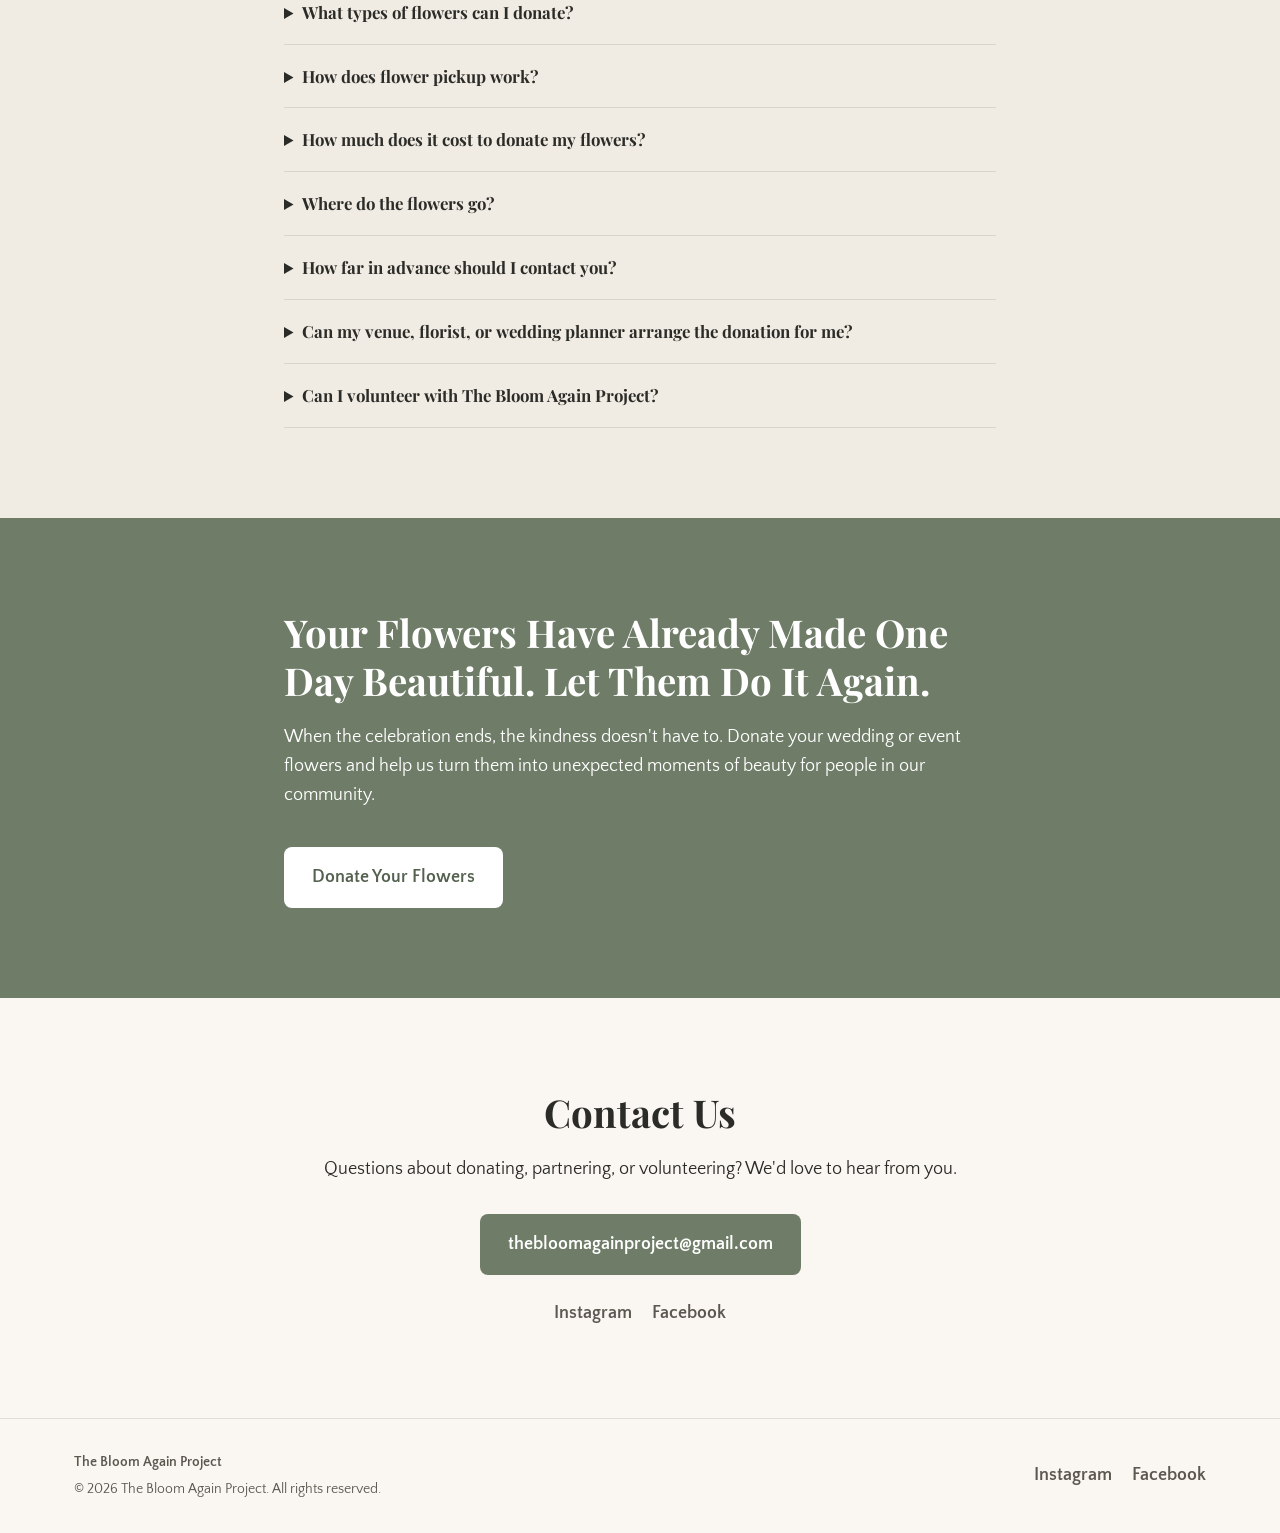
==== commit a45b7462: "Reorder nav: FAQ moves between Get Involved and Photos Matches the homepage's own section flow (Our " ====
--- a/index.html
+++ b/index.html
@@ -34,9 +34,9 @@
           <li><a href="#our-story">Our Story</a></li>
           <li><a href="#how-it-works">How It Works</a></li>
           <li><a href="#get-involved">Get Involved</a></li>
+          <li><a href="#faq">FAQ</a></li>
           <li><a href="photos.html">Photos</a></li>
           <li><a href="updates.html">Updates</a></li>
-          <li><a href="#faq">FAQ</a></li>
           <li><a href="#contact">Contact</a></li>
           <li><a class="nav-cta" href="donate.html">Support Us</a></li>
         </ul>
@@ -52,9 +52,9 @@
         <li><a href="#our-story">Our Story</a></li>
         <li><a href="#how-it-works">How It Works</a></li>
         <li><a href="#get-involved">Get Involved</a></li>
+        <li><a href="#faq">FAQ</a></li>
         <li><a href="photos.html">Photos</a></li>
         <li><a href="updates.html">Updates</a></li>
-        <li><a href="#faq">FAQ</a></li>
         <li><a href="#contact">Contact</a></li>
         <li><a class="nav-cta" href="donate.html">Support Us</a></li>
       </ul>
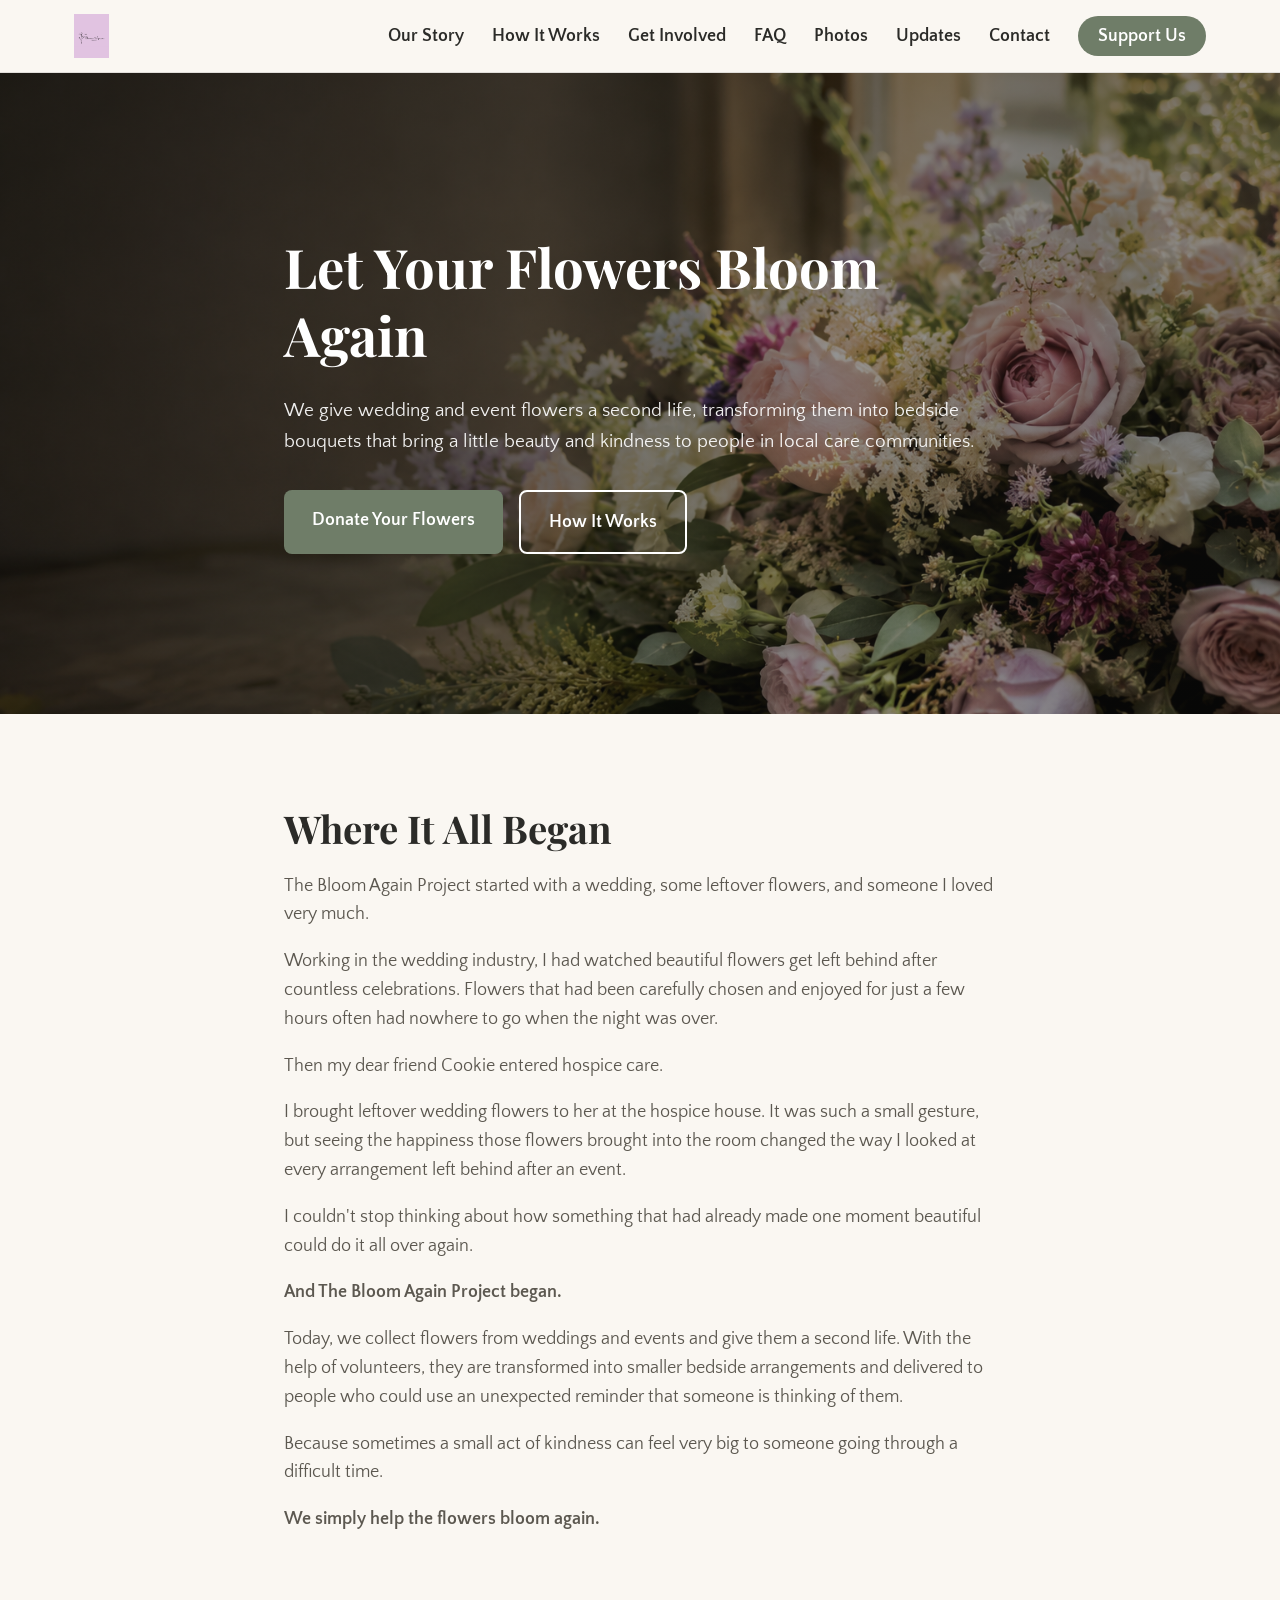
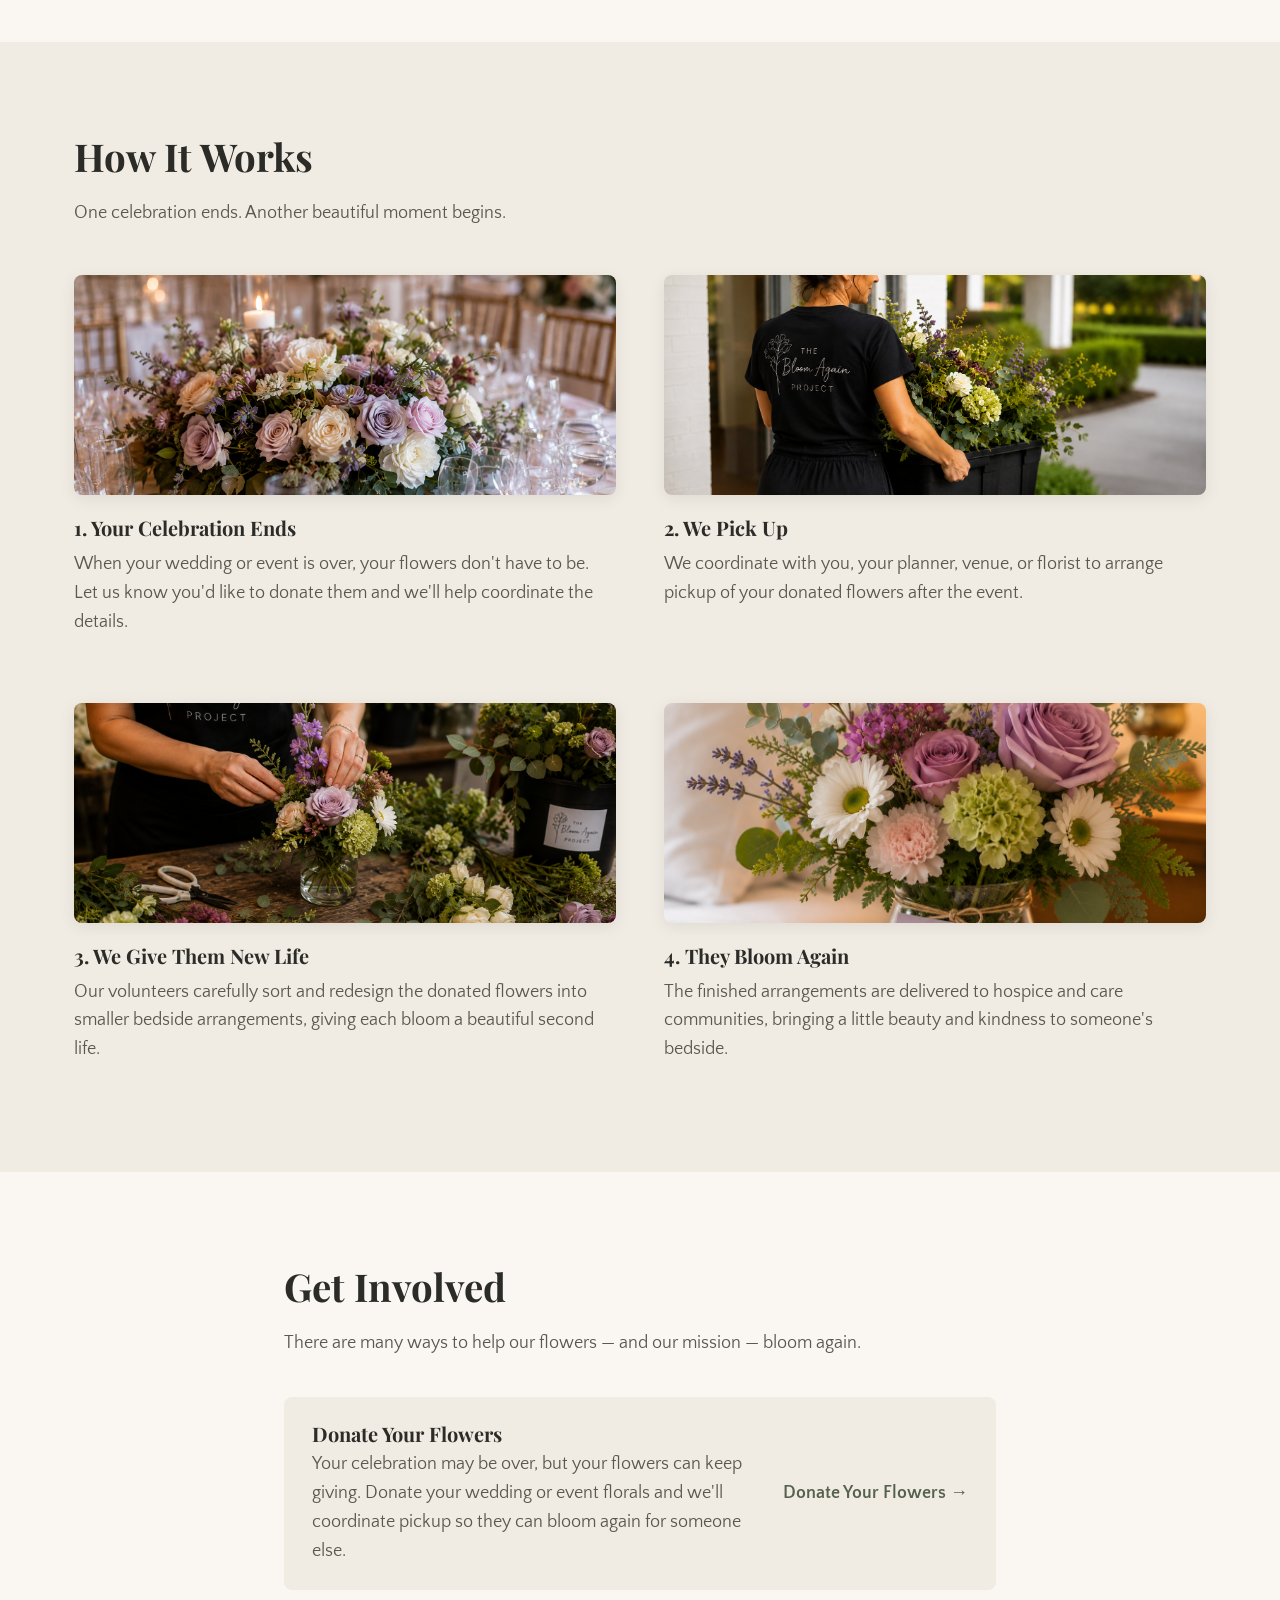
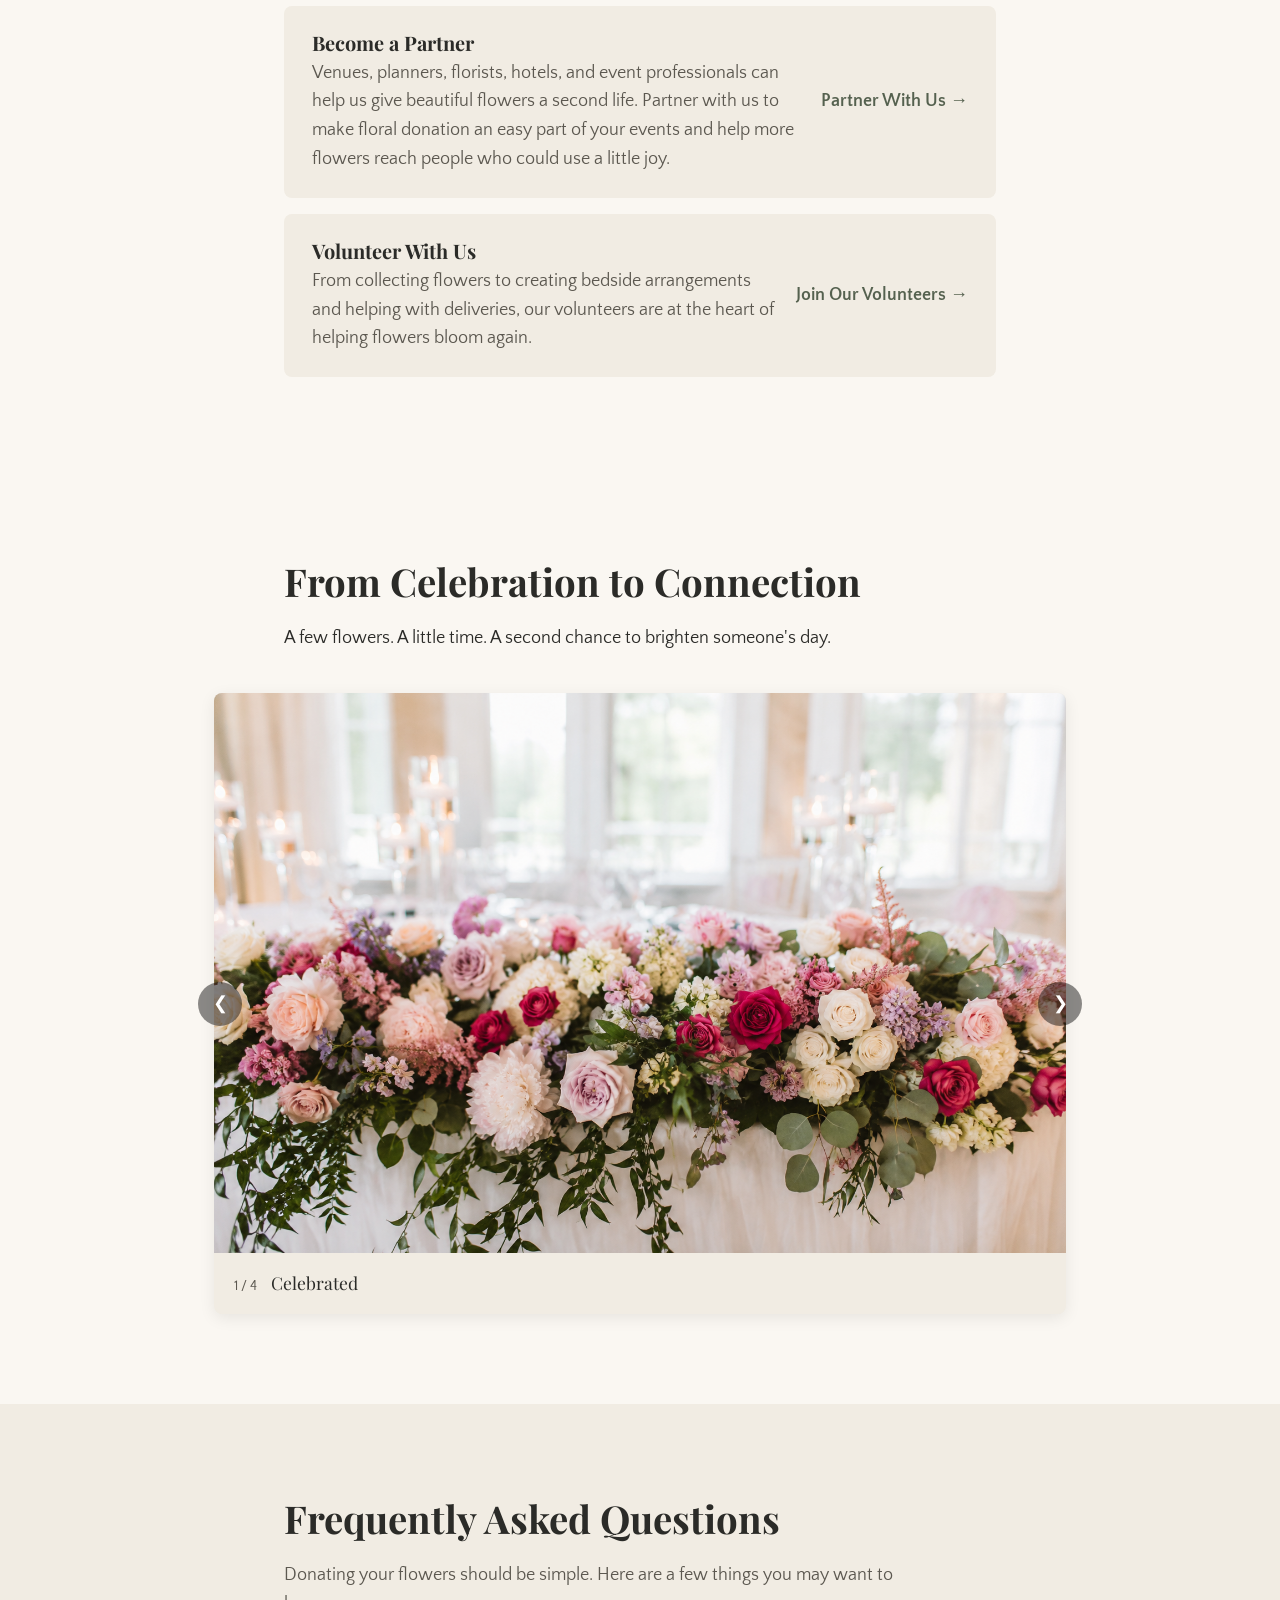
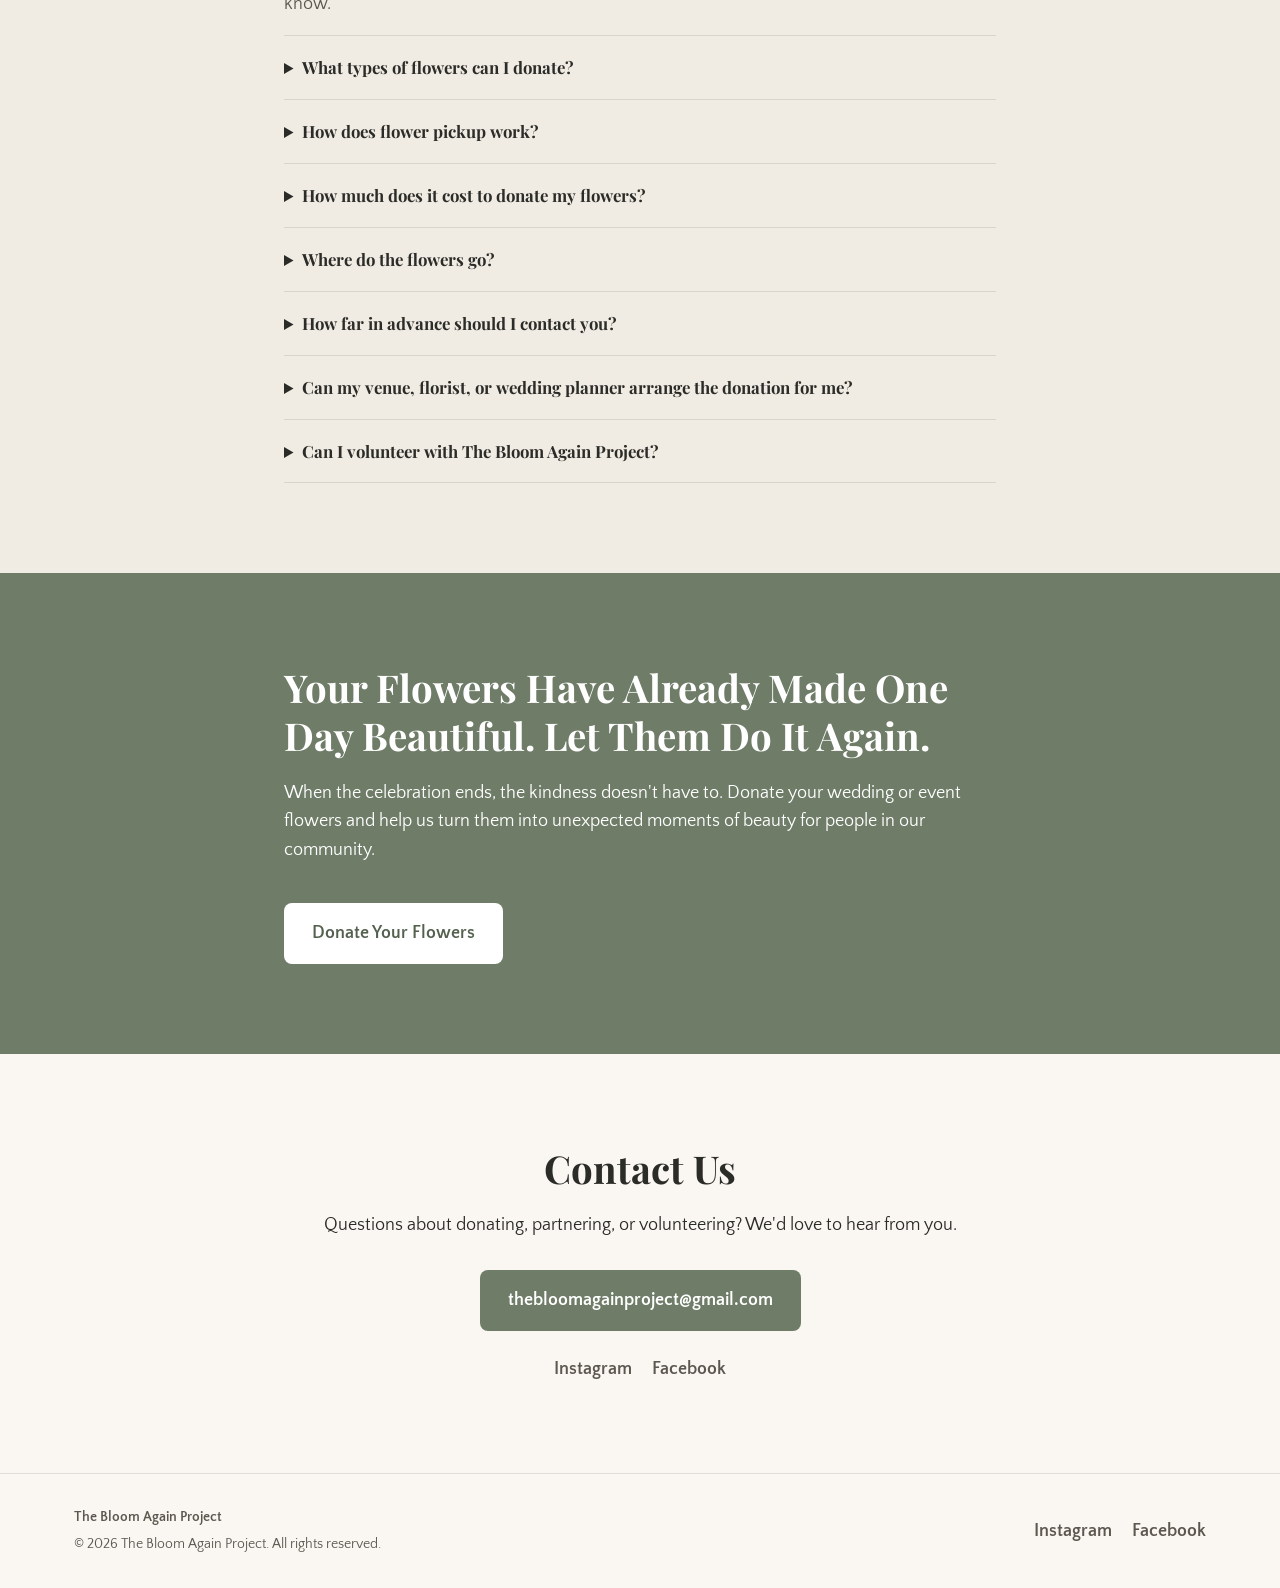
==== commit 15f2e08a: "Fix Get Involved cards: link no longer wraps mid-arrow Cards go full-width/horizontal (text left, li" ====
--- a/index.html
+++ b/index.html
@@ -126,18 +126,24 @@
 
         <div class="involve-grid">
           <article class="involve-card">
-            <h3>Donate Your Flowers</h3>
-            <p>Your celebration may be over, but your flowers can keep giving. Donate your wedding or event florals and we'll coordinate pickup so they can bloom again for someone else.</p>
+            <div class="involve-text">
+              <h3>Donate Your Flowers</h3>
+              <p>Your celebration may be over, but your flowers can keep giving. Donate your wedding or event florals and we'll coordinate pickup so they can bloom again for someone else.</p>
+            </div>
             <a class="link-arrow" href="mailto:thebloomagainproject@gmail.com?subject=Flower%20Donation%20Inquiry">Donate Your Flowers →</a>
           </article>
           <article class="involve-card">
-            <h3>Become a Partner</h3>
-            <p>Venues, planners, florists, hotels, and event professionals can help us give beautiful flowers a second life. Partner with us to make floral donation an easy part of your events and help more flowers reach people who could use a little joy.</p>
+            <div class="involve-text">
+              <h3>Become a Partner</h3>
+              <p>Venues, planners, florists, hotels, and event professionals can help us give beautiful flowers a second life. Partner with us to make floral donation an easy part of your events and help more flowers reach people who could use a little joy.</p>
+            </div>
             <a class="link-arrow" href="mailto:thebloomagainproject@gmail.com?subject=Partnership%20Inquiry">Partner With Us →</a>
           </article>
           <article class="involve-card">
-            <h3>Volunteer With Us</h3>
-            <p>From collecting flowers to creating bedside arrangements and helping with deliveries, our volunteers are at the heart of helping flowers bloom again.</p>
+            <div class="involve-text">
+              <h3>Volunteer With Us</h3>
+              <p>From collecting flowers to creating bedside arrangements and helping with deliveries, our volunteers are at the heart of helping flowers bloom again.</p>
+            </div>
             <a class="link-arrow" href="mailto:thebloomagainproject@gmail.com?subject=Volunteer%20Inquiry">Join Our Volunteers →</a>
           </article>
         </div>
--- a/css/styles.css
+++ b/css/styles.css
@@ -320,19 +320,33 @@
 .involve-grid {
   margin-top: 40px;
   display: grid;
-  grid-template-columns: repeat(3, 1fr);
-  gap: 24px;
+  grid-template-columns: 1fr;
+  gap: 16px;
 }
 .involve-card {
-  background: var(--color-bg-alt);
-  padding: 28px;
+  display: flex;
+  align-items: center;
+  justify-content: space-between;
+  flex-wrap: wrap;
+  gap: 20px;
+  background: var(--color-bg-alt);
+  padding: 24px 28px;
   border-radius: var(--radius);
 }
+.involve-card .involve-text {
+  flex: 1 1 320px;
+}
+.involve-card h3 {
+  margin-bottom: 4px;
+}
 .involve-card p {
-  color: var(--color-text-muted);
-}
-@media screen and (max-width: 780px) {
-  .involve-grid { grid-template-columns: 1fr; }
+  margin: 0;
+  color: var(--color-text-muted);
+}
+.involve-card .link-arrow {
+  margin-top: 0;
+  white-space: nowrap;
+  flex-shrink: 0;
 }
 
 /* Gallery / slideshow --------------------------------------------------- */
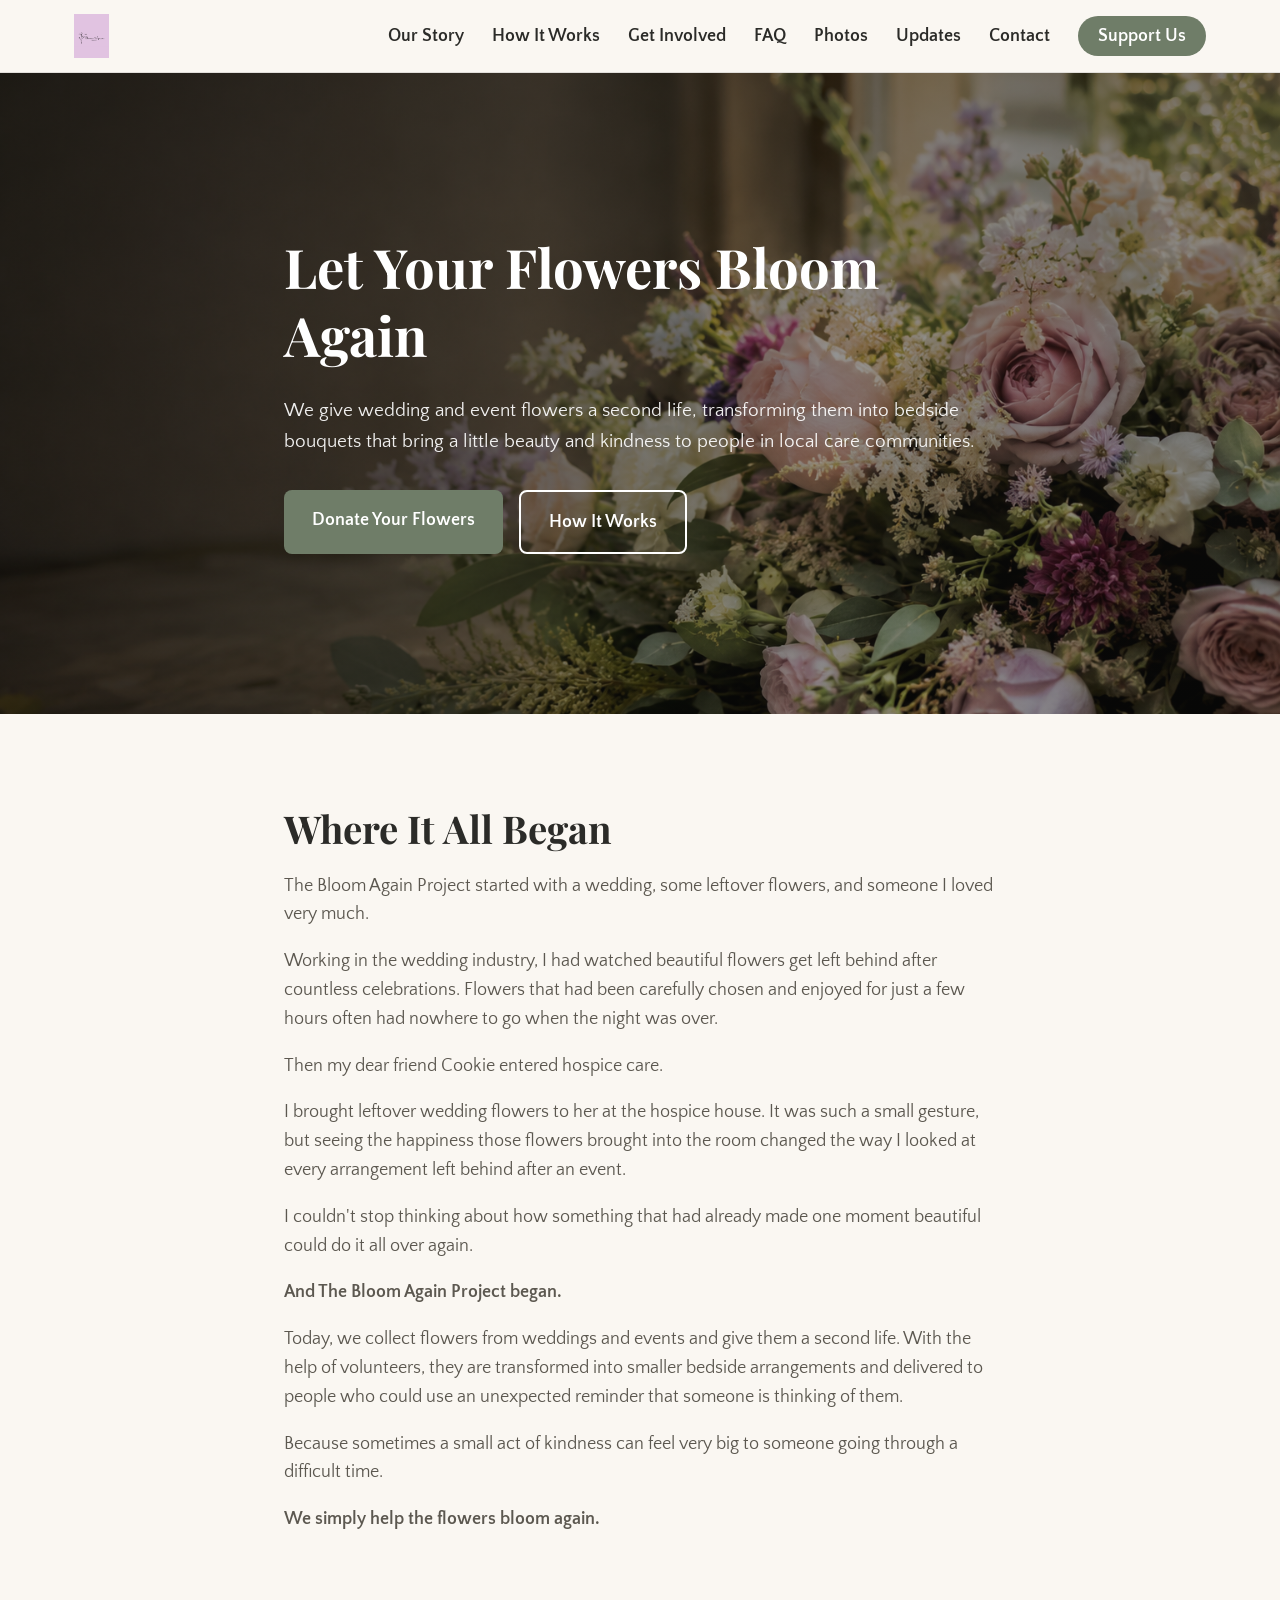
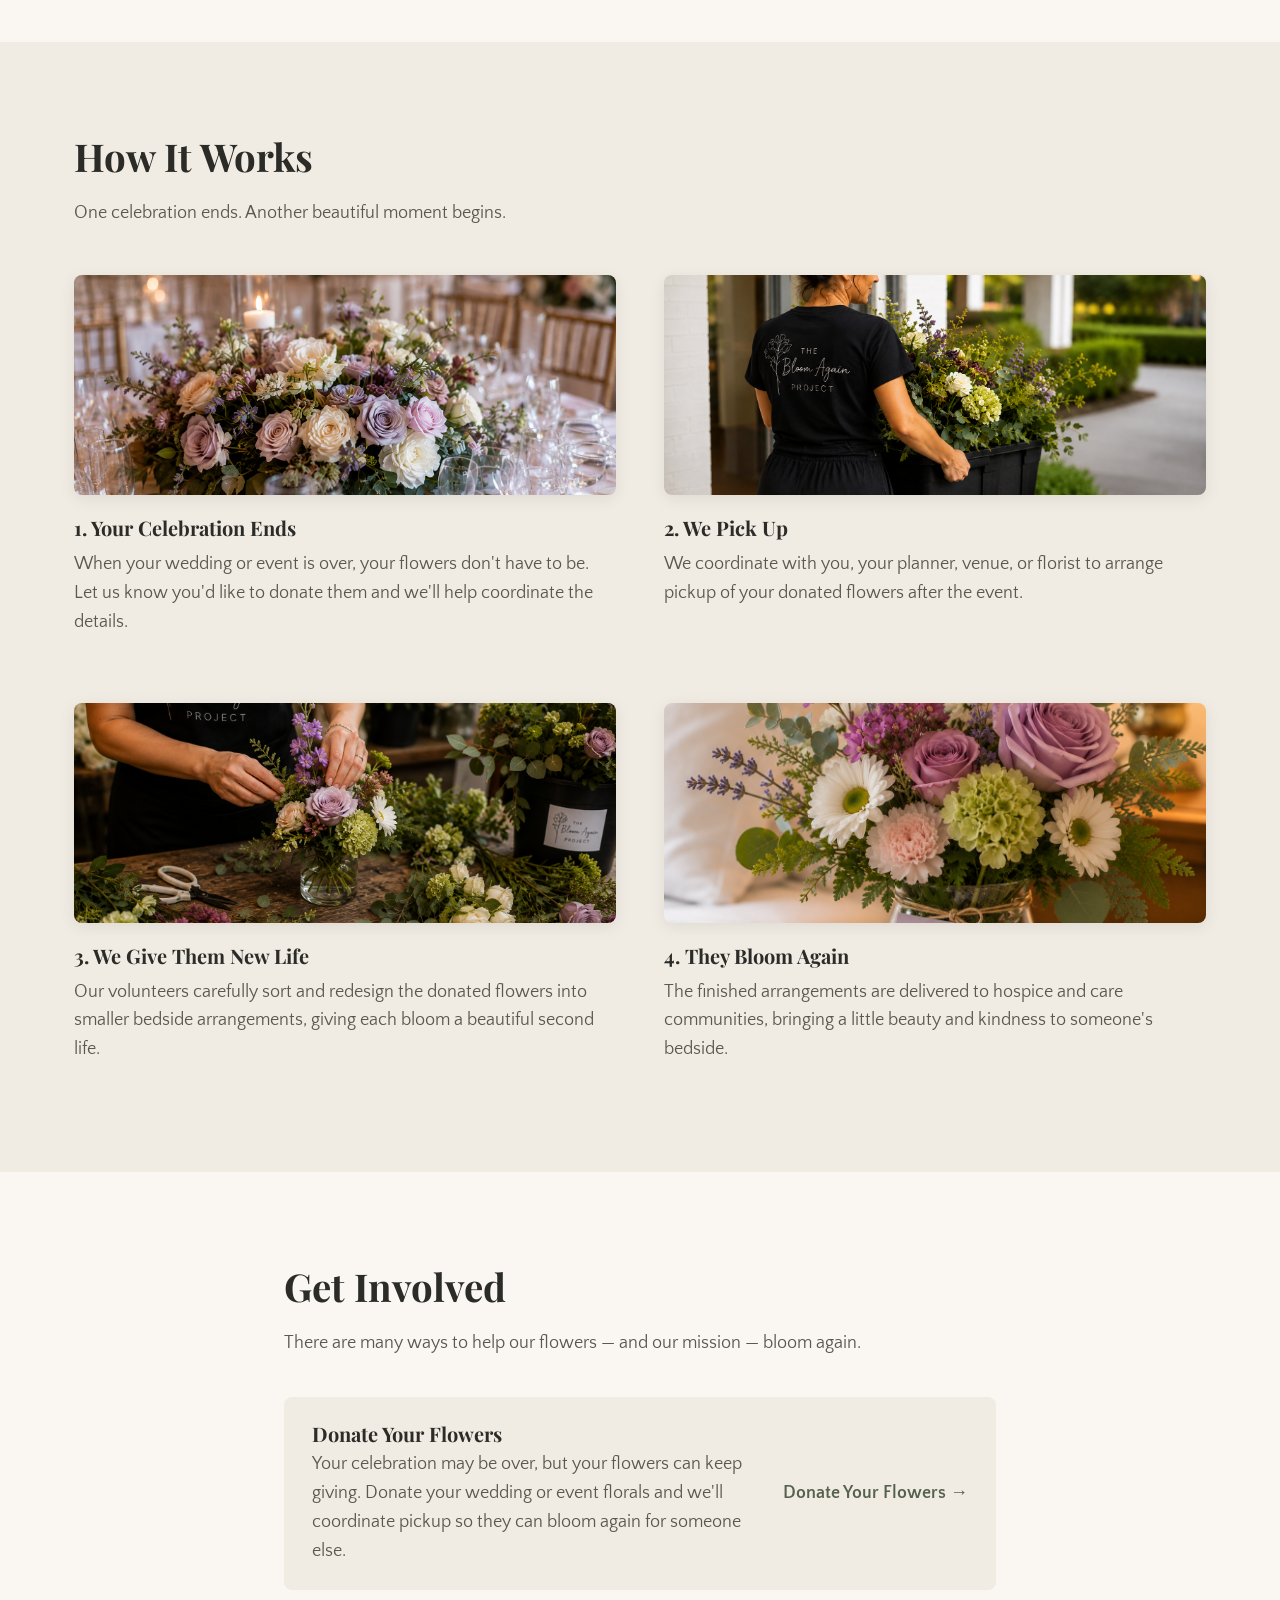
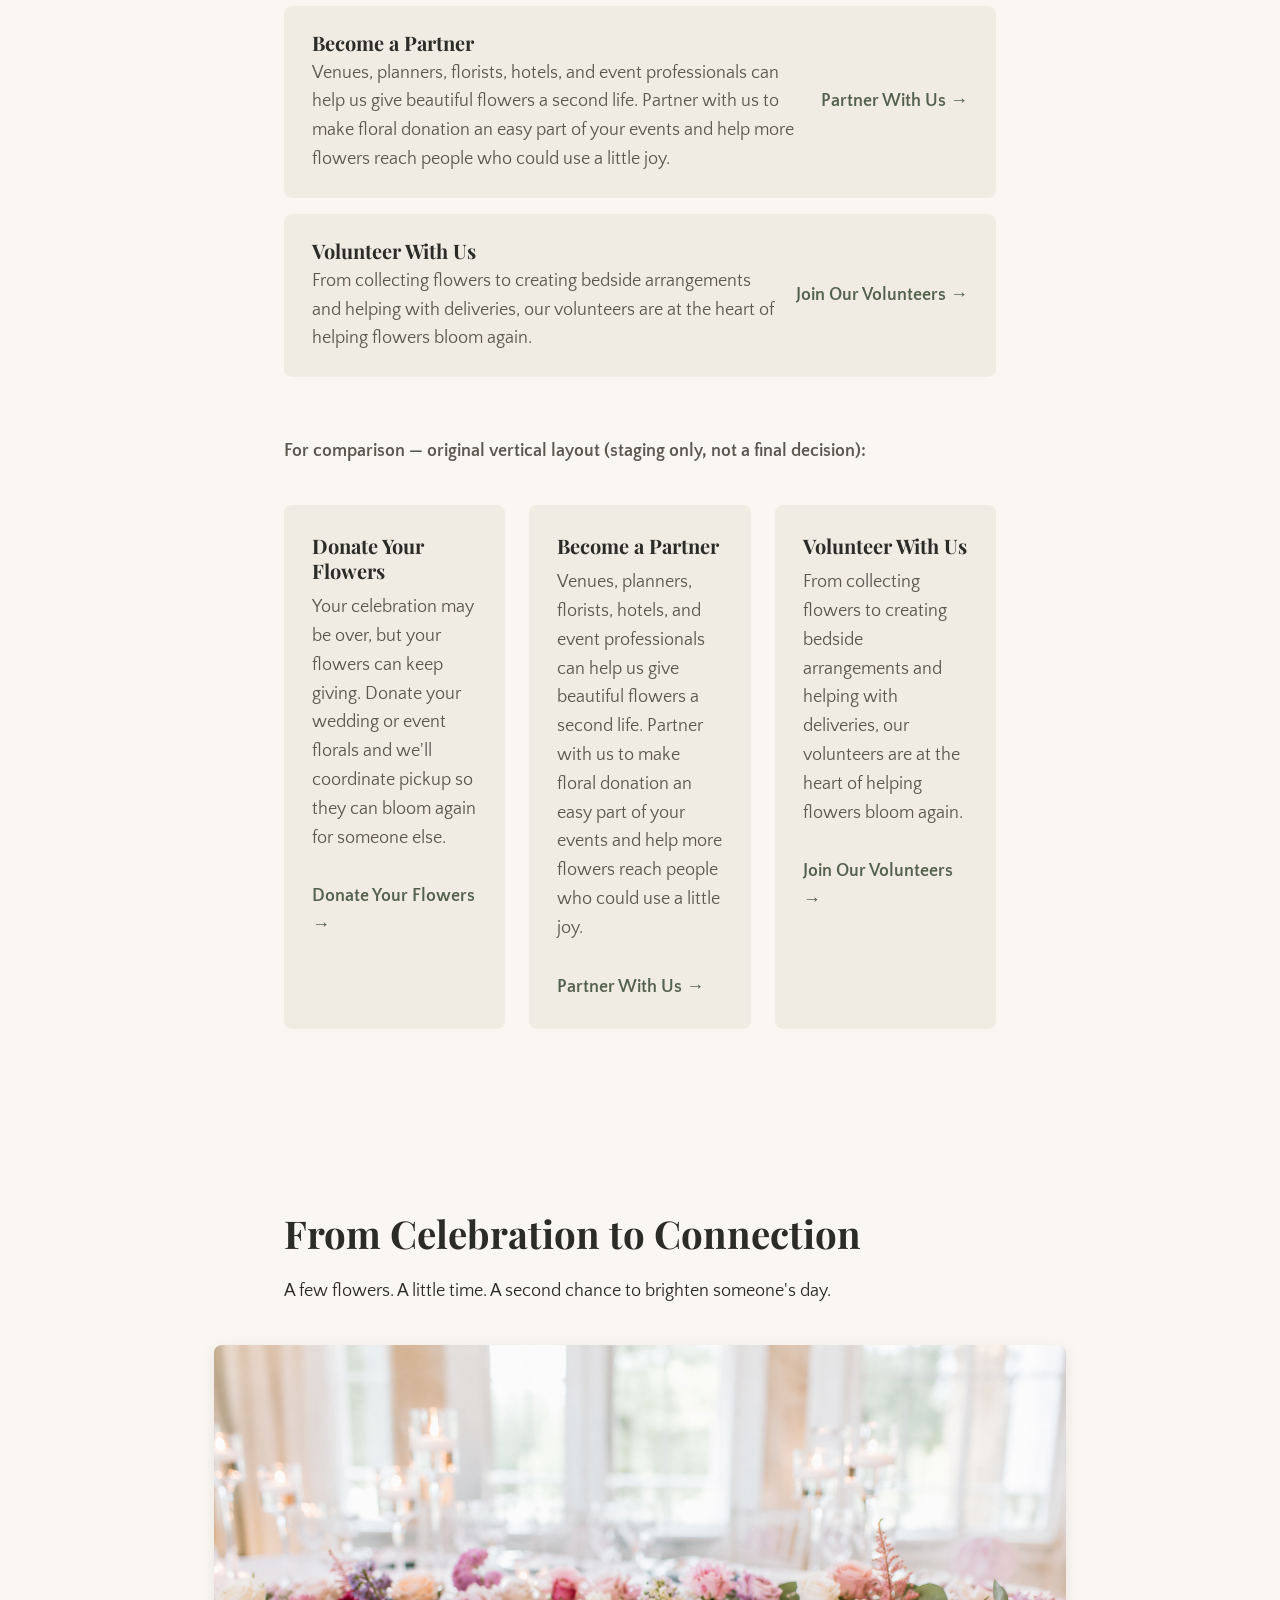
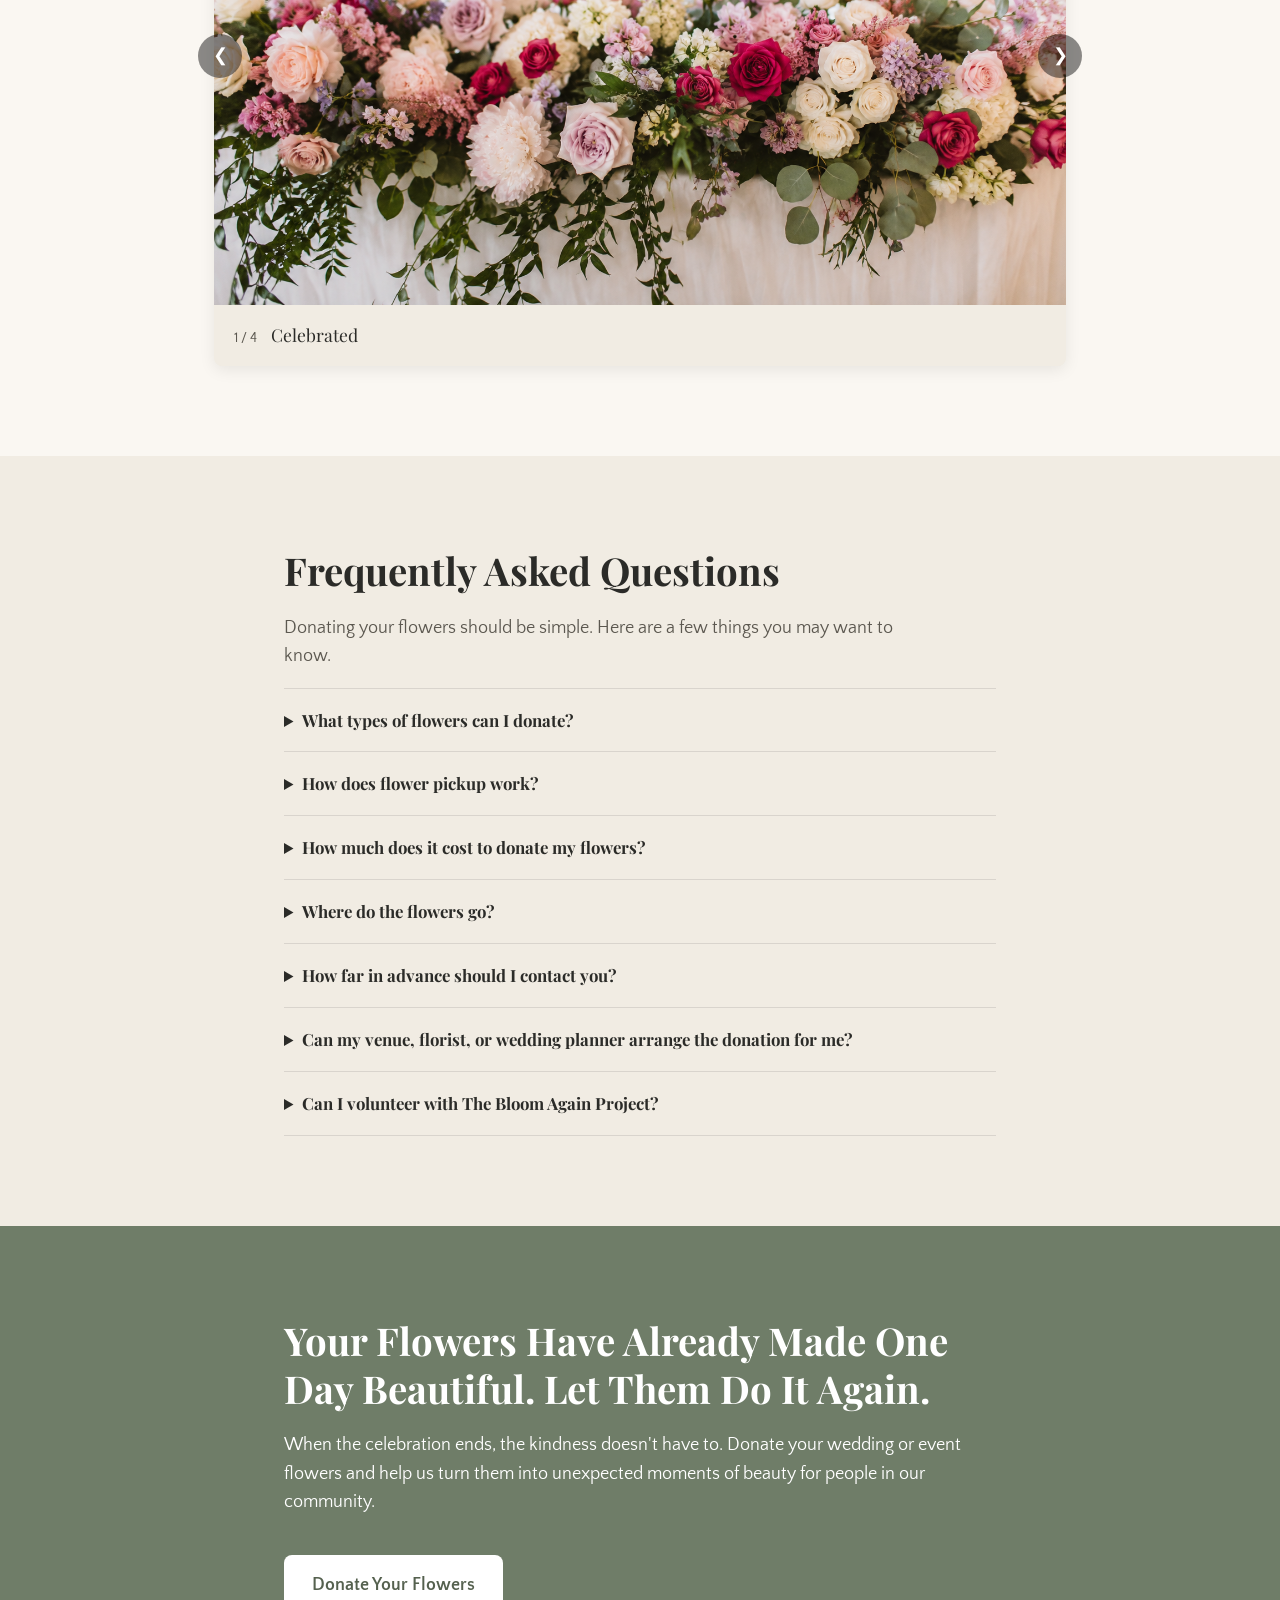
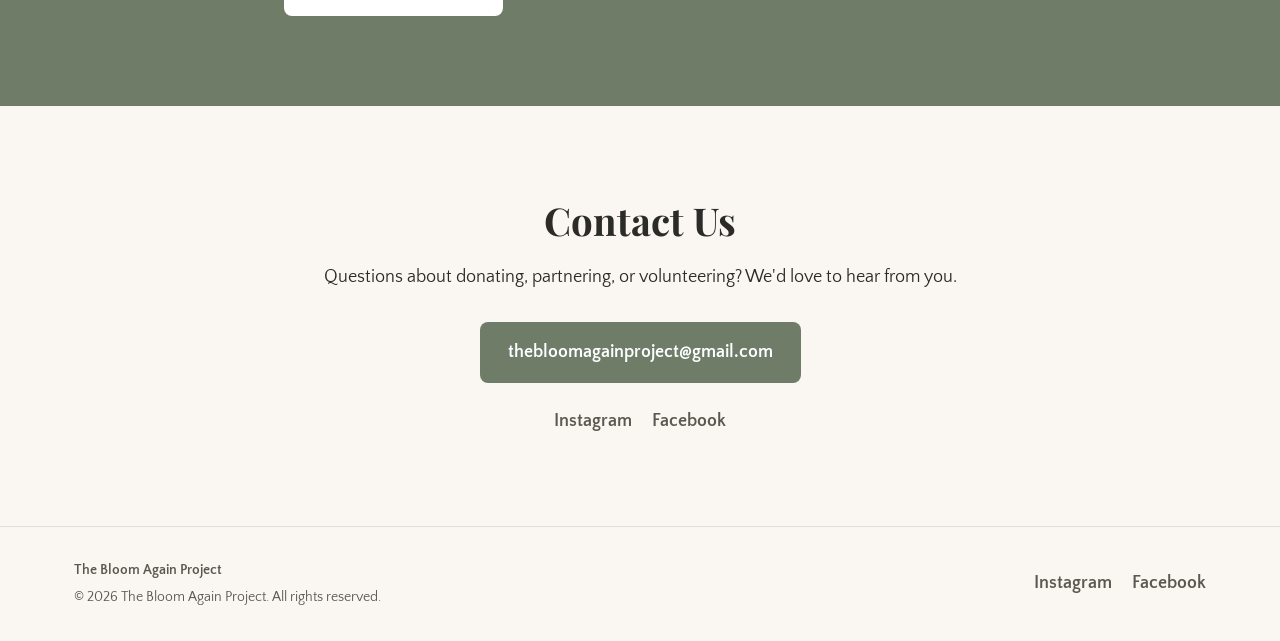
==== commit 7a58989f: "Add original vertical Get Involved layout for side-by-side comparison Staging-only: shows both card " ====
--- a/index.html
+++ b/index.html
@@ -147,6 +147,25 @@
             <a class="link-arrow" href="mailto:thebloomagainproject@gmail.com?subject=Volunteer%20Inquiry">Join Our Volunteers →</a>
           </article>
         </div>
+
+        <p class="section-lead" style="margin-top:60px;"><strong>For comparison — original vertical layout (staging only, not a final decision):</strong></p>
+        <div class="involve-grid-vertical">
+          <article class="involve-card-vertical">
+            <h3>Donate Your Flowers</h3>
+            <p>Your celebration may be over, but your flowers can keep giving. Donate your wedding or event florals and we'll coordinate pickup so they can bloom again for someone else.</p>
+            <a class="link-arrow" href="mailto:thebloomagainproject@gmail.com?subject=Flower%20Donation%20Inquiry">Donate Your Flowers →</a>
+          </article>
+          <article class="involve-card-vertical">
+            <h3>Become a Partner</h3>
+            <p>Venues, planners, florists, hotels, and event professionals can help us give beautiful flowers a second life. Partner with us to make floral donation an easy part of your events and help more flowers reach people who could use a little joy.</p>
+            <a class="link-arrow" href="mailto:thebloomagainproject@gmail.com?subject=Partnership%20Inquiry">Partner With Us →</a>
+          </article>
+          <article class="involve-card-vertical">
+            <h3>Volunteer With Us</h3>
+            <p>From collecting flowers to creating bedside arrangements and helping with deliveries, our volunteers are at the heart of helping flowers bloom again.</p>
+            <a class="link-arrow" href="mailto:thebloomagainproject@gmail.com?subject=Volunteer%20Inquiry">Join Our Volunteers →</a>
+          </article>
+        </div>
       </div>
     </section>
 
--- a/css/styles.css
+++ b/css/styles.css
@@ -347,6 +347,26 @@
   margin-top: 0;
   white-space: nowrap;
   flex-shrink: 0;
+}
+
+/* Vertical variant, kept side-by-side with the horizontal one above for
+   comparison while the design is under review — not a final decision. */
+.involve-grid-vertical {
+  margin-top: 40px;
+  display: grid;
+  grid-template-columns: repeat(3, 1fr);
+  gap: 24px;
+}
+.involve-card-vertical {
+  background: var(--color-bg-alt);
+  padding: 28px;
+  border-radius: var(--radius);
+}
+.involve-card-vertical p {
+  color: var(--color-text-muted);
+}
+@media screen and (max-width: 780px) {
+  .involve-grid-vertical { grid-template-columns: 1fr; }
 }
 
 /* Gallery / slideshow --------------------------------------------------- */
